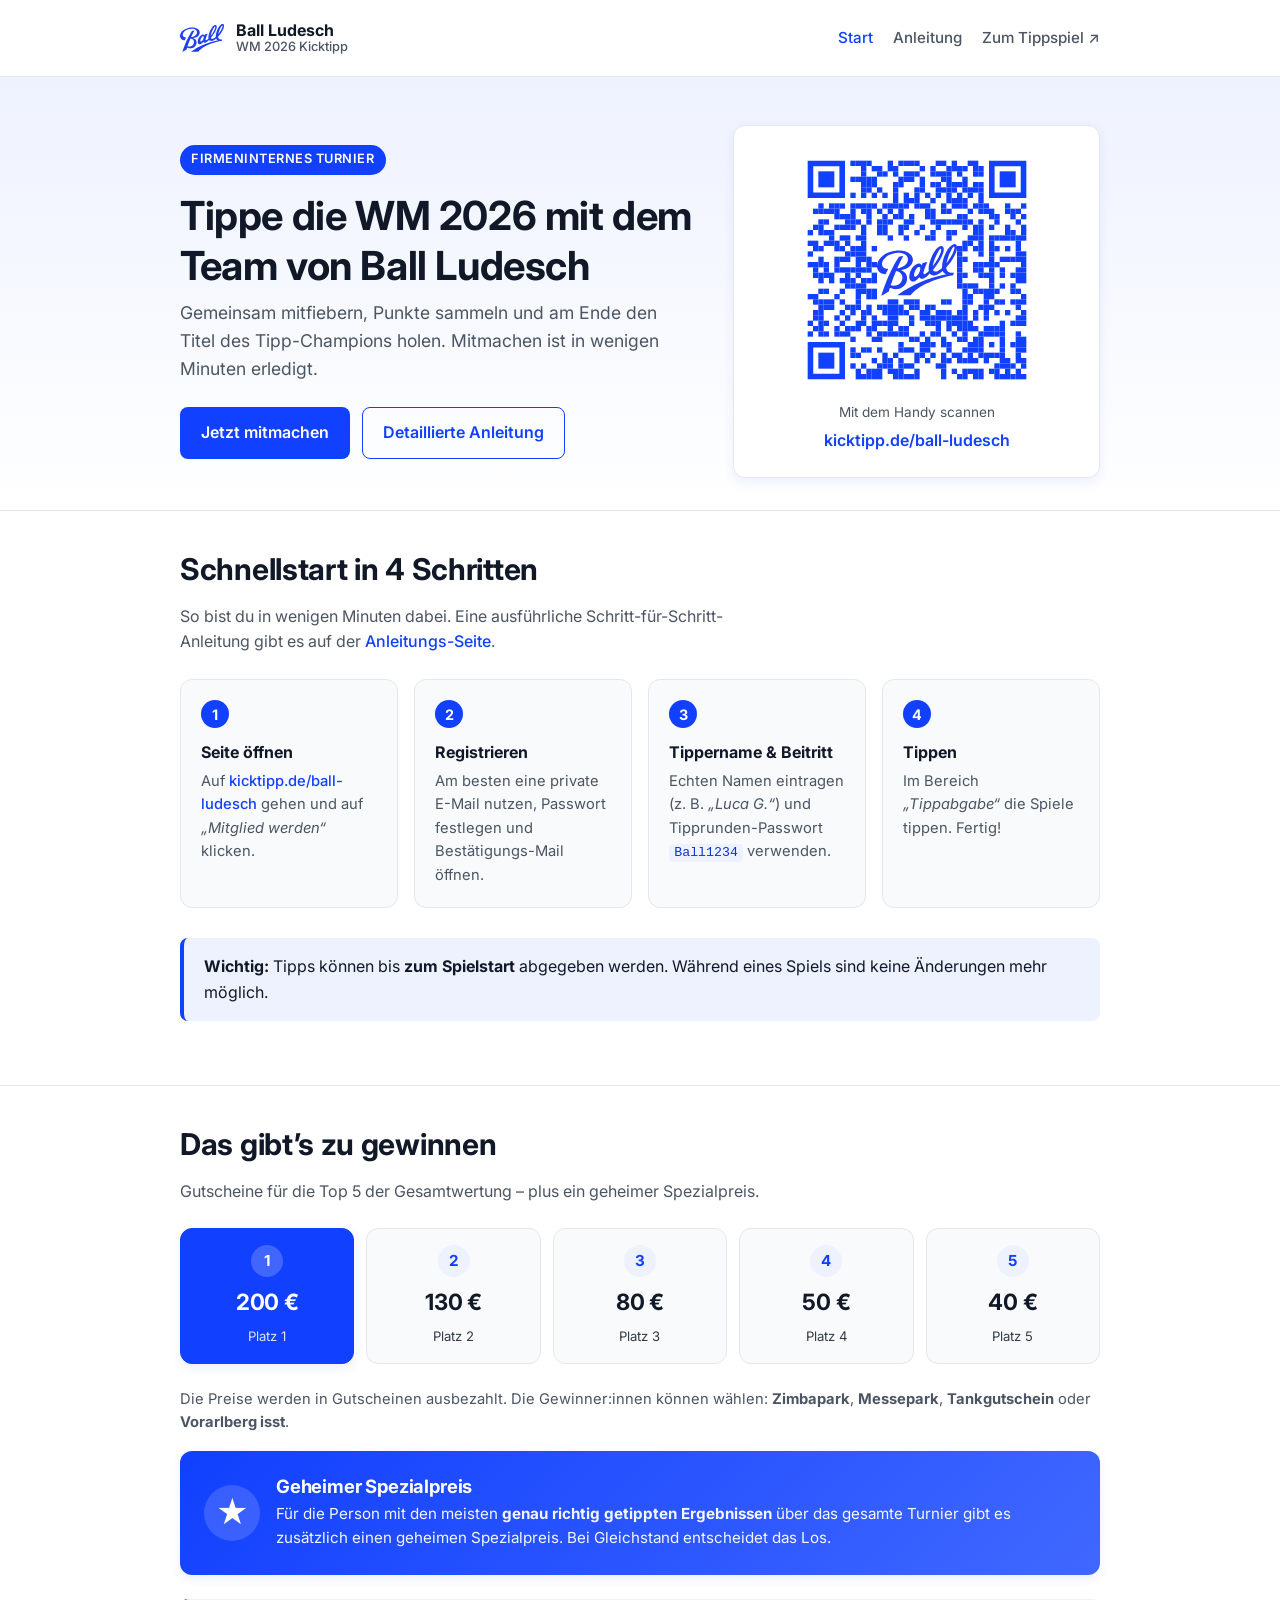
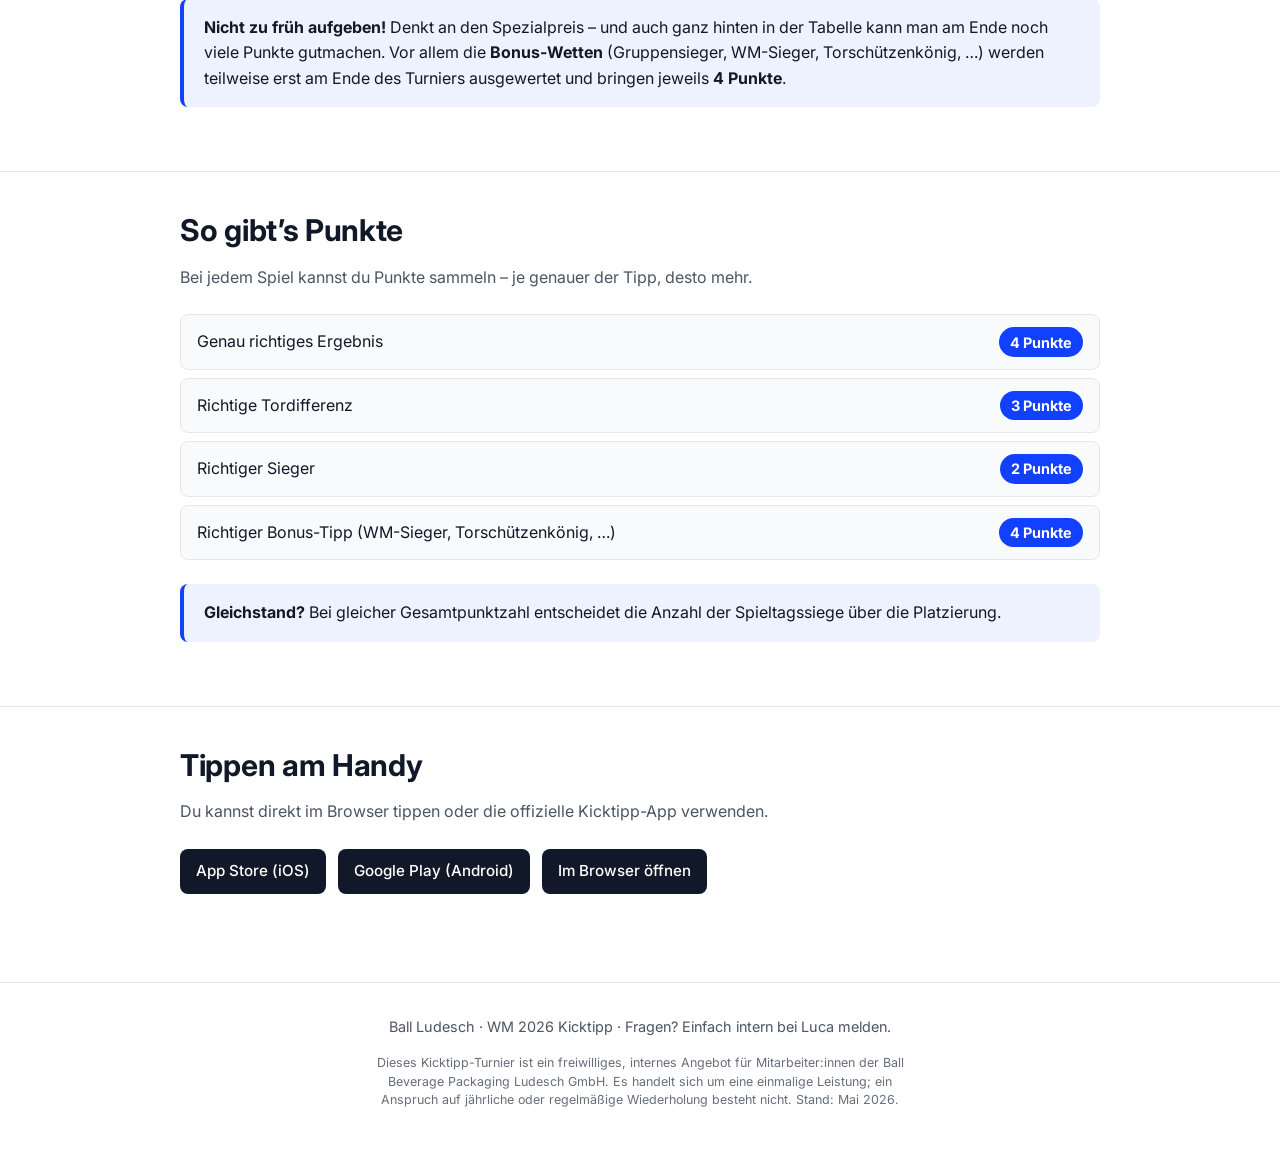
==== index.html @ 418fa7fd "Politur: private E-Mail-Hinweis, Disclaimer, Doppelungen weg, Assets reduziert - Schnellstart Schrit" ====
<!DOCTYPE html>
<html lang="de">
<head>
  <meta charset="UTF-8" />
  <meta name="viewport" content="width=device-width, initial-scale=1.0" />
  <meta name="description" content="Ball Ludesch Kicktipp-Turnier zur Fußball-WM 2026 – Mitmachen, Tippen, Gewinnen." />
  <meta name="theme-color" content="#1140fe" />
  <title>WM 2026 Kicktipp · Ball Ludesch</title>

  <meta property="og:type" content="website" />
  <meta property="og:site_name" content="Ball Ludesch WM 2026 Kicktipp" />
  <meta property="og:title" content="WM 2026 Kicktipp · Ball Ludesch" />
  <meta property="og:description" content="Tippe die WM 2026 mit dem Team von Ball Ludesch – Anleitung, Preise und alle Infos zur Tipprunde." />
  <meta property="og:url" content="https://luuc4.github.io/ball-ludesch-kicktipp/" />
  <meta property="og:image" content="https://luuc4.github.io/ball-ludesch-kicktipp/assets/og-image.png" />
  <meta property="og:image:width" content="1200" />
  <meta property="og:image:height" content="630" />
  <meta property="og:image:alt" content="Ball Ludesch WM 2026 Kicktipp – jetzt mitmachen auf kicktipp.de/ball-ludesch" />
  <meta property="og:locale" content="de_DE" />
  <meta name="twitter:card" content="summary_large_image" />
  <meta name="twitter:title" content="WM 2026 Kicktipp · Ball Ludesch" />
  <meta name="twitter:description" content="Tippe die WM 2026 mit dem Team von Ball Ludesch." />
  <meta name="twitter:image" content="https://luuc4.github.io/ball-ludesch-kicktipp/assets/og-image.png" />
  <link rel="icon" href="assets/favicon.ico" sizes="any" />
  <link rel="apple-touch-icon" href="assets/apple-touch-icon.png" />
  <link rel="preconnect" href="https://fonts.googleapis.com" />
  <link rel="preconnect" href="https://fonts.gstatic.com" crossorigin />
  <link href="https://fonts.googleapis.com/css2?family=Inter:wght@400;500;600;700&display=swap" rel="stylesheet" />
  <link rel="stylesheet" href="styles.css" />
</head>
<body>
  <header class="site-header">
    <div class="container header-inner">
      <a href="index.html" class="brand">
        <img src="assets/logo.svg" alt="Ball Ludesch Kicktipp Logo" class="brand-logo" />
        <span class="brand-text">
          <span class="brand-title">Ball Ludesch</span>
          <span class="brand-sub">WM 2026 Kicktipp</span>
        </span>
      </a>
      <nav class="nav" aria-label="Hauptnavigation">
        <a href="index.html" class="active">Start</a>
        <a href="anleitung.html">Anleitung</a>
        <a href="https://www.kicktipp.de/ball-ludesch/" target="_blank" rel="noopener">Zum Tippspiel ↗</a>
      </nav>
    </div>
  </header>

  <main>
    <section class="hero">
      <div class="container hero-inner">
        <div>
          <span class="hero-eyebrow">Firmeninternes Turnier</span>
          <h1>Tippe die WM 2026 mit dem Team von Ball Ludesch</h1>
          <p class="hero-lead">
            Gemeinsam mitfiebern, Punkte sammeln und am Ende den Titel des Tipp-Champions holen.
            Mitmachen ist in wenigen Minuten erledigt.
          </p>
          <div class="cta-row">
            <a class="btn btn-primary" href="https://www.kicktipp.de/ball-ludesch/" target="_blank" rel="noopener">
              Jetzt mitmachen
            </a>
            <a class="btn btn-secondary" href="anleitung.html">
              Detaillierte Anleitung
            </a>
          </div>
        </div>
        <aside class="qr-card" aria-label="QR-Code zum Tippspiel">
          <img src="assets/qr-code.svg" alt="QR-Code zum Ball Ludesch Kicktipp" />
          <p class="qr-label">Mit dem Handy scannen</p>
          <a class="qr-link" href="https://www.kicktipp.de/ball-ludesch/" target="_blank" rel="noopener">
            kicktipp.de/ball-ludesch
          </a>
        </aside>
      </div>
    </section>

    <section id="schnellstart">
      <div class="container">
        <div class="section-head">
          <h2>Schnellstart in 4 Schritten</h2>
          <p>So bist du in wenigen Minuten dabei. Eine ausführliche Schritt-für-Schritt-Anleitung gibt es auf der <a href="anleitung.html">Anleitungs-Seite</a>.</p>
        </div>
        <ol class="steps">
          <li>
            <strong>Seite öffnen</strong>
            <p>Auf <a href="https://www.kicktipp.de/ball-ludesch/" target="_blank" rel="noopener">kicktipp.de/ball-ludesch</a> gehen und auf <em>„Mitglied werden“</em> klicken.</p>
          </li>
          <li>
            <strong>Registrieren</strong>
            <p>Am besten eine private E-Mail nutzen, Passwort festlegen und Bestätigungs-Mail öffnen.</p>
          </li>
          <li>
            <strong>Tippername &amp; Beitritt</strong>
            <p>Echten Namen eintragen (z.&nbsp;B. <em>„Luca G.“</em>) und Tipprunden-Passwort <code>Ball1234</code> verwenden.</p>
          </li>
          <li>
            <strong>Tippen</strong>
            <p>Im Bereich <em>„Tippabgabe“</em> die Spiele tippen. Fertig!</p>
          </li>
        </ol>
        <div class="callout">
          <p><strong>Wichtig:</strong> Tipps können bis <strong>zum Spielstart</strong> abgegeben werden. Während eines Spiels sind keine Änderungen mehr möglich.</p>
        </div>
      </div>
    </section>

    <section id="preise">
      <div class="container">
        <div class="section-head">
          <h2>Das gibt’s zu gewinnen</h2>
          <p>Gutscheine für die Top 5 der Gesamtwertung – plus ein geheimer Spezialpreis.</p>
        </div>
        <ol class="prizes" aria-label="Preise nach Platzierung">
          <li>
            <span class="rank">1</span>
            <span class="amount">200&nbsp;€</span>
            <span class="label">Platz 1</span>
          </li>
          <li>
            <span class="rank">2</span>
            <span class="amount">130&nbsp;€</span>
            <span class="label">Platz 2</span>
          </li>
          <li>
            <span class="rank">3</span>
            <span class="amount">80&nbsp;€</span>
            <span class="label">Platz 3</span>
          </li>
          <li>
            <span class="rank">4</span>
            <span class="amount">50&nbsp;€</span>
            <span class="label">Platz 4</span>
          </li>
          <li>
            <span class="rank">5</span>
            <span class="amount">40&nbsp;€</span>
            <span class="label">Platz 5</span>
          </li>
        </ol>
        <p class="voucher-note">
          Die Preise werden in Gutscheinen ausbezahlt. Die Gewinner:innen können wählen:
          <strong>Zimbapark</strong>, <strong>Messepark</strong>, <strong>Tankgutschein</strong> oder <strong>Vorarlberg isst</strong>.
        </p>
        <div class="prize-special" role="note">
          <div class="icon" aria-hidden="true">★</div>
          <div>
            <h3>Geheimer Spezialpreis</h3>
            <p>Für die Person mit den meisten <strong>genau richtig getippten Ergebnissen</strong> über das gesamte Turnier gibt es zusätzlich einen geheimen Spezialpreis. Bei Gleichstand entscheidet das Los.</p>
          </div>
        </div>
        <div class="callout" style="margin-top:1.5rem">
          <p><strong>Nicht zu früh aufgeben!</strong> Denkt an den Spezialpreis – und auch ganz hinten in der Tabelle kann man am Ende noch viele Punkte gutmachen. Vor allem die <strong>Bonus-Wetten</strong> (Gruppensieger, WM-Sieger, Torschützenkönig, …) werden teilweise erst am Ende des Turniers ausgewertet und bringen jeweils <strong>4 Punkte</strong>.</p>
        </div>
      </div>
    </section>

    <section id="punkte">
      <div class="container">
        <div class="section-head">
          <h2>So gibt’s Punkte</h2>
          <p>Bei jedem Spiel kannst du Punkte sammeln – je genauer der Tipp, desto mehr.</p>
        </div>
        <ul class="points">
          <li><span>Genau richtiges Ergebnis</span><span class="pts">4 Punkte</span></li>
          <li><span>Richtige Tordifferenz</span><span class="pts">3 Punkte</span></li>
          <li><span>Richtiger Sieger</span><span class="pts">2 Punkte</span></li>
          <li><span>Richtiger Bonus-Tipp (WM-Sieger, Torschützenkönig, …)</span><span class="pts">4 Punkte</span></li>
        </ul>
        <div class="callout">
          <p><strong>Gleichstand?</strong> Bei gleicher Gesamtpunktzahl entscheidet die Anzahl der Spieltagssiege über die Platzierung.</p>
        </div>
      </div>
    </section>

    <section id="links">
      <div class="container">
        <div class="section-head">
          <h2>Tippen am Handy</h2>
          <p>Du kannst direkt im Browser tippen oder die offizielle Kicktipp-App verwenden.</p>
        </div>
        <div class="app-links">
          <a href="https://apps.apple.com/de/app/kicktipp/id570703120" target="_blank" rel="noopener">App Store (iOS)</a>
          <a href="https://play.google.com/store/apps/details?id=de.kicktipp.mbookmark&hl=de_AT" target="_blank" rel="noopener">Google Play (Android)</a>
          <a href="https://www.kicktipp.de/ball-ludesch/" target="_blank" rel="noopener">Im Browser öffnen</a>
        </div>
      </div>
    </section>
  </main>

  <footer class="site-footer">
    <div class="container">
      <p>Ball Ludesch · WM 2026 Kicktipp · Fragen? Einfach intern bei Luca melden.</p>
      <p class="disclaimer">
        Dieses Kicktipp-Turnier ist ein freiwilliges, internes Angebot für Mitarbeiter:innen der
        Ball Beverage Packaging Ludesch GmbH. Es handelt sich um eine einmalige Leistung;
        ein Anspruch auf jährliche oder regelmäßige Wiederholung besteht nicht. Stand: Mai 2026.
      </p>
    </div>
  </footer>
</body>
</html>
---- styles.css ----
:root {
  --color-primary: #1140fe;
  --color-primary-dark: #0d33cc;
  --color-primary-soft: #eef2ff;
  --color-text: #111827;
  --color-text-muted: #4b5563;
  --color-border: #e5e7eb;
  --color-bg: #ffffff;
  --color-bg-alt: #f8fafc;
  --radius: 12px;
  --radius-sm: 8px;
  --shadow-sm: 0 1px 2px rgba(17, 24, 39, 0.04);
  --shadow-md: 0 4px 12px rgba(17, 64, 254, 0.08);
  --max-width: 960px;
  --font-stack: "Inter", -apple-system, BlinkMacSystemFont, "Segoe UI", Roboto, sans-serif;
}

* {
  box-sizing: border-box;
}

html {
  -webkit-text-size-adjust: 100%;
  scroll-behavior: smooth;
  scroll-padding-top: 80px;
}

body {
  margin: 0;
  font-family: var(--font-stack);
  font-size: 16px;
  line-height: 1.6;
  color: var(--color-text);
  background: var(--color-bg);
  -webkit-font-smoothing: antialiased;
  -moz-osx-font-smoothing: grayscale;
}

h1, h2, h3, h4 {
  line-height: 1.25;
  margin: 0 0 0.5em;
  font-weight: 700;
  letter-spacing: -0.01em;
}

h1 { font-size: clamp(1.75rem, 4vw, 2.5rem); }
h2 { font-size: clamp(1.4rem, 3vw, 1.875rem); margin-top: 0; }
h3 { font-size: 1.15rem; }

p { margin: 0 0 1em; }

a {
  color: var(--color-primary);
  text-decoration: none;
  font-weight: 500;
}

a:hover { text-decoration: underline; }

ul, ol {
  margin: 0 0 1em;
  padding-left: 1.25rem;
}

li { margin-bottom: 0.35em; }

code, kbd {
  font-family: ui-monospace, SFMono-Regular, Menlo, Consolas, monospace;
  background: var(--color-primary-soft);
  color: var(--color-primary-dark);
  padding: 0.1em 0.4em;
  border-radius: 4px;
  font-size: 0.9em;
  font-weight: 500;
}

/* Layout */
.container {
  width: 100%;
  max-width: var(--max-width);
  margin: 0 auto;
  padding: 0 1.25rem;
}

/* Header */
.site-header {
  background: var(--color-bg);
  border-bottom: 1px solid var(--color-border);
  padding: 1rem 0;
  position: sticky;
  top: 0;
  z-index: 10;
  -webkit-backdrop-filter: blur(8px);
  backdrop-filter: blur(8px);
  background-color: rgba(255, 255, 255, 0.92);
}

.header-inner {
  display: flex;
  align-items: center;
  justify-content: space-between;
  gap: 1rem;
  flex-wrap: wrap;
}

.brand {
  display: flex;
  align-items: center;
  gap: 0.75rem;
  color: var(--color-text);
}

.brand:hover { text-decoration: none; }

.brand-logo {
  width: 44px;
  height: 44px;
  object-fit: contain;
  display: block;
}

.brand-text {
  display: flex;
  flex-direction: column;
  line-height: 1.1;
}

.brand-title {
  font-weight: 700;
  font-size: 1rem;
  color: var(--color-text);
}

.brand-sub {
  font-size: 0.8rem;
  color: var(--color-text-muted);
}

.nav {
  display: flex;
  gap: 1.25rem;
  align-items: center;
  flex-wrap: wrap;
}

.nav a {
  color: var(--color-text-muted);
  font-weight: 500;
  font-size: 0.95rem;
}

.nav a.active {
  color: var(--color-primary);
}

/* Hero */
.hero {
  padding: 3rem 0 2rem;
  background: linear-gradient(180deg, var(--color-primary-soft) 0%, var(--color-bg) 100%);
}

.hero-inner {
  display: grid;
  grid-template-columns: 1.4fr 1fr;
  gap: 2.5rem;
  align-items: center;
}

.hero-eyebrow {
  display: inline-block;
  background: var(--color-primary);
  color: #fff;
  font-size: 0.8rem;
  font-weight: 600;
  letter-spacing: 0.04em;
  text-transform: uppercase;
  padding: 0.3rem 0.7rem;
  border-radius: 999px;
  margin-bottom: 1rem;
}

.hero h1 {
  margin-bottom: 0.5rem;
}

.hero-lead {
  font-size: 1.1rem;
  color: var(--color-text-muted);
  margin-bottom: 1.5rem;
  max-width: 60ch;
}

.cta-row {
  display: flex;
  flex-wrap: wrap;
  gap: 0.75rem;
}

.btn {
  display: inline-flex;
  align-items: center;
  justify-content: center;
  gap: 0.5rem;
  padding: 0.75rem 1.25rem;
  border-radius: var(--radius-sm);
  font-weight: 600;
  font-size: 1rem;
  text-decoration: none;
  border: 1px solid transparent;
  transition: background-color 0.15s, border-color 0.15s, color 0.15s;
  cursor: pointer;
}

.btn-primary {
  background: var(--color-primary);
  color: #fff;
}

.btn-primary:hover {
  background: var(--color-primary-dark);
  text-decoration: none;
  color: #fff;
}

.btn-secondary {
  background: transparent;
  color: var(--color-primary);
  border-color: var(--color-primary);
}

.btn-secondary:hover {
  background: var(--color-primary-soft);
  text-decoration: none;
}

/* QR card */
.qr-card {
  background: #fff;
  border: 1px solid var(--color-border);
  border-radius: var(--radius);
  padding: 1.5rem;
  text-align: center;
  box-shadow: var(--shadow-md);
}

.qr-card img {
  width: 100%;
  max-width: 240px;
  height: auto;
  display: block;
  margin: 0 auto 0.75rem;
  border-radius: var(--radius-sm);
}

.qr-card .qr-label {
  font-size: 0.85rem;
  color: var(--color-text-muted);
  margin: 0;
}

.qr-card .qr-link {
  display: block;
  font-weight: 600;
  word-break: break-all;
  margin-top: 0.25rem;
}

/* Sections */
section {
  padding: 2.5rem 0;
}

section + section {
  border-top: 1px solid var(--color-border);
}

.section-head {
  margin-bottom: 1.5rem;
}

.section-head p {
  color: var(--color-text-muted);
  max-width: 60ch;
  margin: 0;
}

/* Steps grid */
.steps {
  display: grid;
  grid-template-columns: repeat(auto-fit, minmax(195px, 1fr));
  gap: 1rem;
  list-style: none;
  padding: 0;
  counter-reset: step;
}

.steps li {
  background: var(--color-bg-alt);
  border: 1px solid var(--color-border);
  border-radius: var(--radius);
  padding: 1.25rem;
  position: relative;
  counter-increment: step;
}

.steps li::before {
  content: counter(step);
  display: inline-flex;
  align-items: center;
  justify-content: center;
  width: 28px;
  height: 28px;
  background: var(--color-primary);
  color: #fff;
  border-radius: 50%;
  font-weight: 700;
  font-size: 0.9rem;
  margin-bottom: 0.75rem;
}

.steps li strong {
  display: block;
  margin-bottom: 0.25rem;
  font-size: 1rem;
}

.steps li p {
  margin: 0;
  font-size: 0.92rem;
  color: var(--color-text-muted);
}

/* Card / info-box */
.card {
  background: var(--color-bg-alt);
  border: 1px solid var(--color-border);
  border-radius: var(--radius);
  padding: 1.5rem;
}

.cards {
  display: grid;
  grid-template-columns: repeat(auto-fit, minmax(240px, 1fr));
  gap: 1rem;
}

.card h3 {
  margin-top: 0;
  color: var(--color-primary);
}

.card p:last-child { margin-bottom: 0; }

.callout {
  background: var(--color-primary-soft);
  border-left: 4px solid var(--color-primary);
  border-radius: var(--radius-sm);
  padding: 1rem 1.25rem;
  margin: 1.5rem 0;
}

.callout p:last-child { margin-bottom: 0; }

/* Points table */
.points {
  list-style: none;
  padding: 0;
  margin: 0;
  display: grid;
  gap: 0.5rem;
}

.points li {
  display: flex;
  align-items: center;
  justify-content: space-between;
  gap: 1rem;
  background: var(--color-bg-alt);
  border: 1px solid var(--color-border);
  border-radius: var(--radius-sm);
  padding: 0.75rem 1rem;
  margin: 0;
}

.points .pts {
  background: var(--color-primary);
  color: #fff;
  font-weight: 700;
  border-radius: 999px;
  padding: 0.2rem 0.7rem;
  font-size: 0.9rem;
  flex-shrink: 0;
}

/* Prizes */
.prizes {
  display: grid;
  grid-template-columns: repeat(5, 1fr);
  gap: 0.75rem;
  list-style: none;
  padding: 0;
  margin: 0 0 1.5rem;
}

.prizes li {
  background: var(--color-bg-alt);
  border: 1px solid var(--color-border);
  border-radius: var(--radius);
  padding: 1rem 0.75rem;
  text-align: center;
  margin: 0;
  display: flex;
  flex-direction: column;
  align-items: center;
  gap: 0.4rem;
}

.prizes .rank {
  display: inline-flex;
  align-items: center;
  justify-content: center;
  width: 32px;
  height: 32px;
  border-radius: 50%;
  background: var(--color-primary-soft);
  color: var(--color-primary);
  font-weight: 700;
  font-size: 0.95rem;
}

.prizes li:first-child {
  background: var(--color-primary);
  border-color: var(--color-primary);
  color: #fff;
  box-shadow: var(--shadow-md);
}

.prizes li:first-child .rank {
  background: rgba(255, 255, 255, 0.2);
  color: #fff;
}

.prizes .amount {
  font-size: 1.4rem;
  font-weight: 700;
  letter-spacing: -0.01em;
}

.prizes .label {
  font-size: 0.82rem;
  opacity: 0.85;
}

.prize-special {
  margin-top: 1rem;
  background: linear-gradient(135deg, #1140fe 0%, #4068ff 100%);
  color: #fff;
  border-radius: var(--radius);
  padding: 1.5rem;
  display: flex;
  align-items: center;
  gap: 1rem;
  box-shadow: var(--shadow-md);
}

.prize-special .icon {
  font-size: 2rem;
  line-height: 1;
  width: 56px;
  height: 56px;
  border-radius: 50%;
  background: rgba(255, 255, 255, 0.15);
  display: flex;
  align-items: center;
  justify-content: center;
  flex-shrink: 0;
  font-weight: 700;
}

.prize-special h3 {
  color: #fff;
  margin: 0 0 0.25rem;
}

.prize-special p {
  margin: 0;
  opacity: 0.95;
  font-size: 0.95rem;
}

.voucher-note {
  font-size: 0.92rem;
  color: var(--color-text-muted);
  margin-top: 0.5rem;
}

/* App links */
.app-links {
  display: flex;
  flex-wrap: wrap;
  gap: 0.75rem;
}

.app-links a {
  display: inline-flex;
  align-items: center;
  gap: 0.5rem;
  background: var(--color-text);
  color: #fff;
  padding: 0.65rem 1rem;
  border-radius: var(--radius-sm);
  font-weight: 500;
  font-size: 0.95rem;
}

.app-links a:hover {
  background: #000;
  text-decoration: none;
}

/* TOC */
.toc {
  background: var(--color-bg-alt);
  border: 1px solid var(--color-border);
  border-radius: var(--radius);
  padding: 1.25rem 1.5rem;
  margin-bottom: 2rem;
}

.toc h3 {
  margin-top: 0;
  margin-bottom: 0.5rem;
  font-size: 0.85rem;
  font-weight: 600;
  letter-spacing: 0.05em;
  text-transform: uppercase;
  color: var(--color-text-muted);
}

.toc ol {
  margin: 0;
  padding-left: 1.25rem;
}

.toc li { margin-bottom: 0.25rem; }

/* Footer */
.site-footer {
  border-top: 1px solid var(--color-border);
  padding: 2rem 0;
  margin-top: 3rem;
  text-align: center;
  color: var(--color-text-muted);
  font-size: 0.9rem;
}

.site-footer a {
  color: var(--color-text-muted);
}

.site-footer .disclaimer {
  margin-top: 1rem;
  font-size: 0.78rem;
  line-height: 1.5;
  color: var(--color-text-muted);
  opacity: 0.85;
  max-width: 70ch;
  margin-left: auto;
  margin-right: auto;
}

/* Utility for article spacing on the long anleitung page */
.section-block + .section-block { margin-top: 3rem; }

/* Responsive */
@media (max-width: 860px) {
  .prizes {
    grid-template-columns: repeat(2, 1fr);
  }
  .prizes li:first-child {
    grid-column: 1 / -1;
  }
}

@media (max-width: 720px) {
  .hero {
    padding: 2rem 0 1.5rem;
  }
  .hero-inner {
    grid-template-columns: 1fr;
    gap: 1.5rem;
  }
  .qr-card { display: none; }
  section { padding: 2rem 0; }
  .nav { gap: 0.9rem; }
  .nav a { font-size: 0.9rem; }
  .prize-special { flex-direction: column; text-align: center; }
}

@media (max-width: 420px) {
  .brand-sub { display: none; }
}
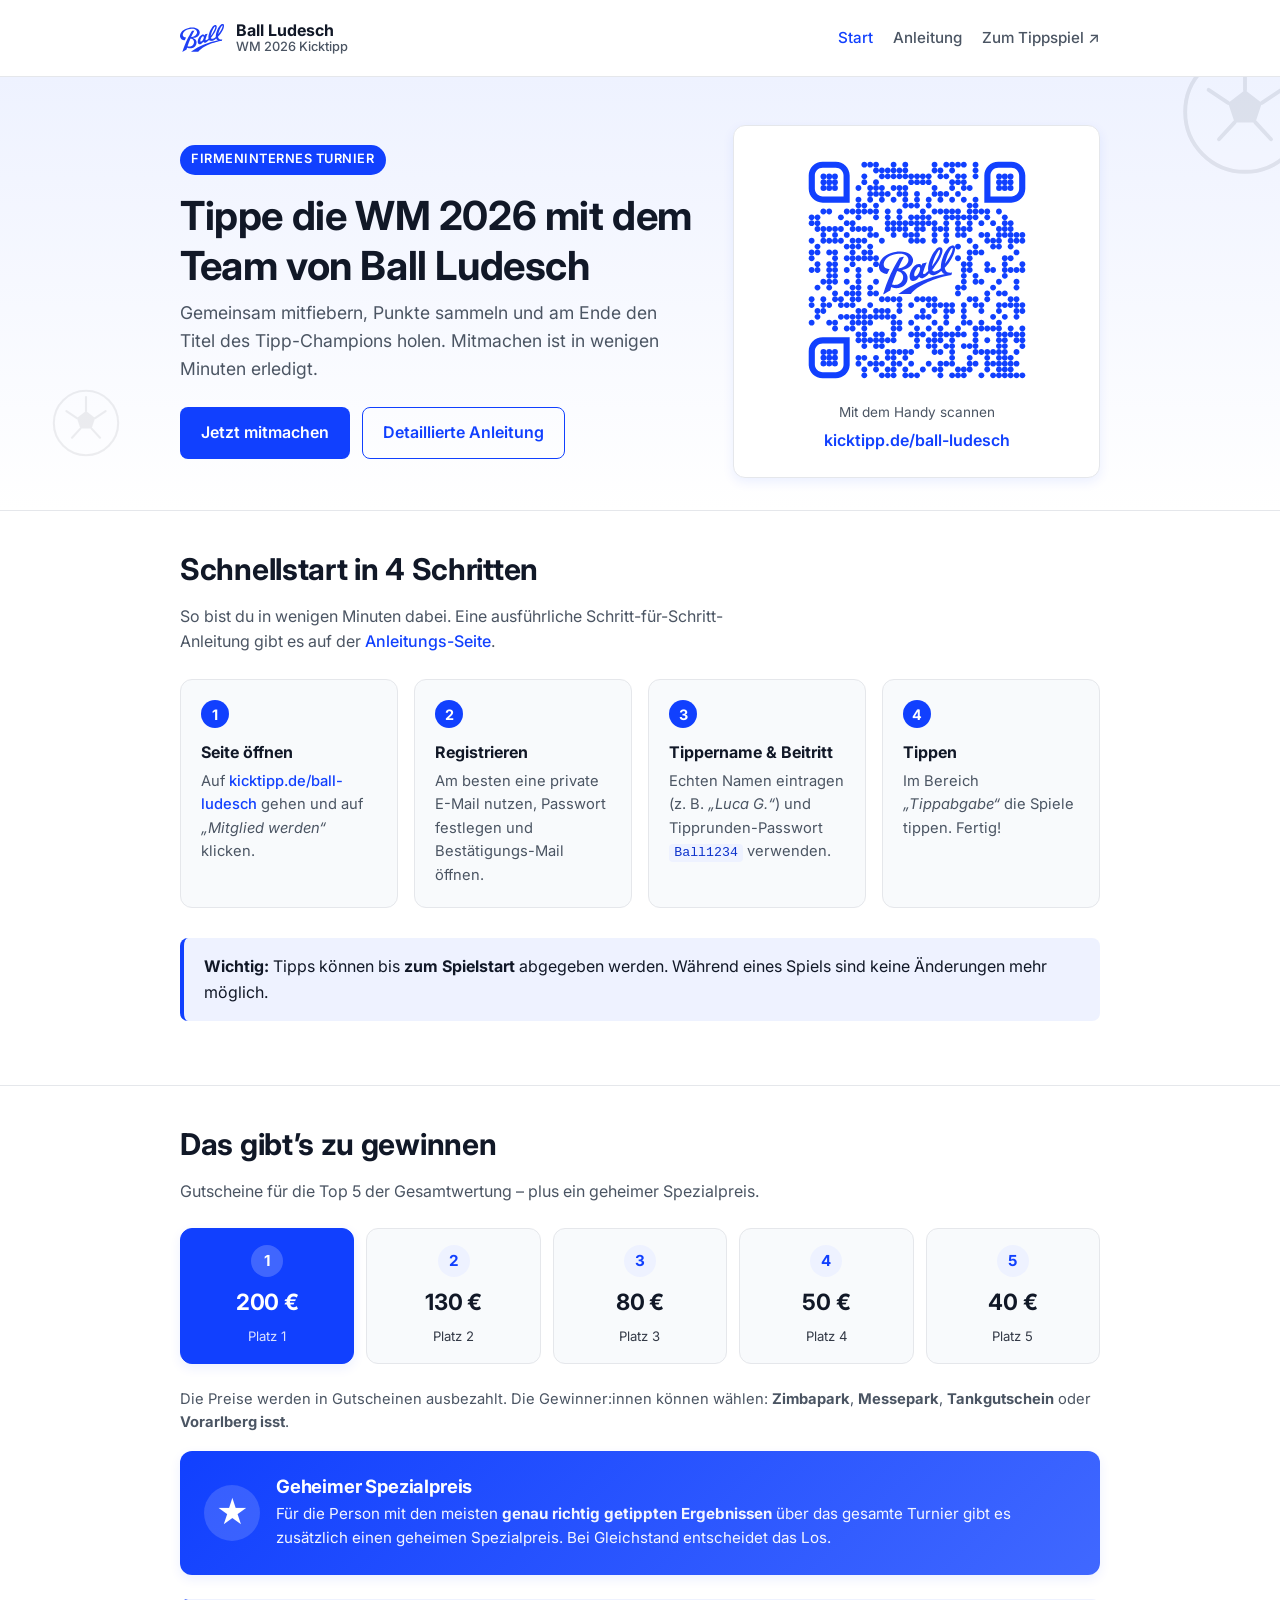
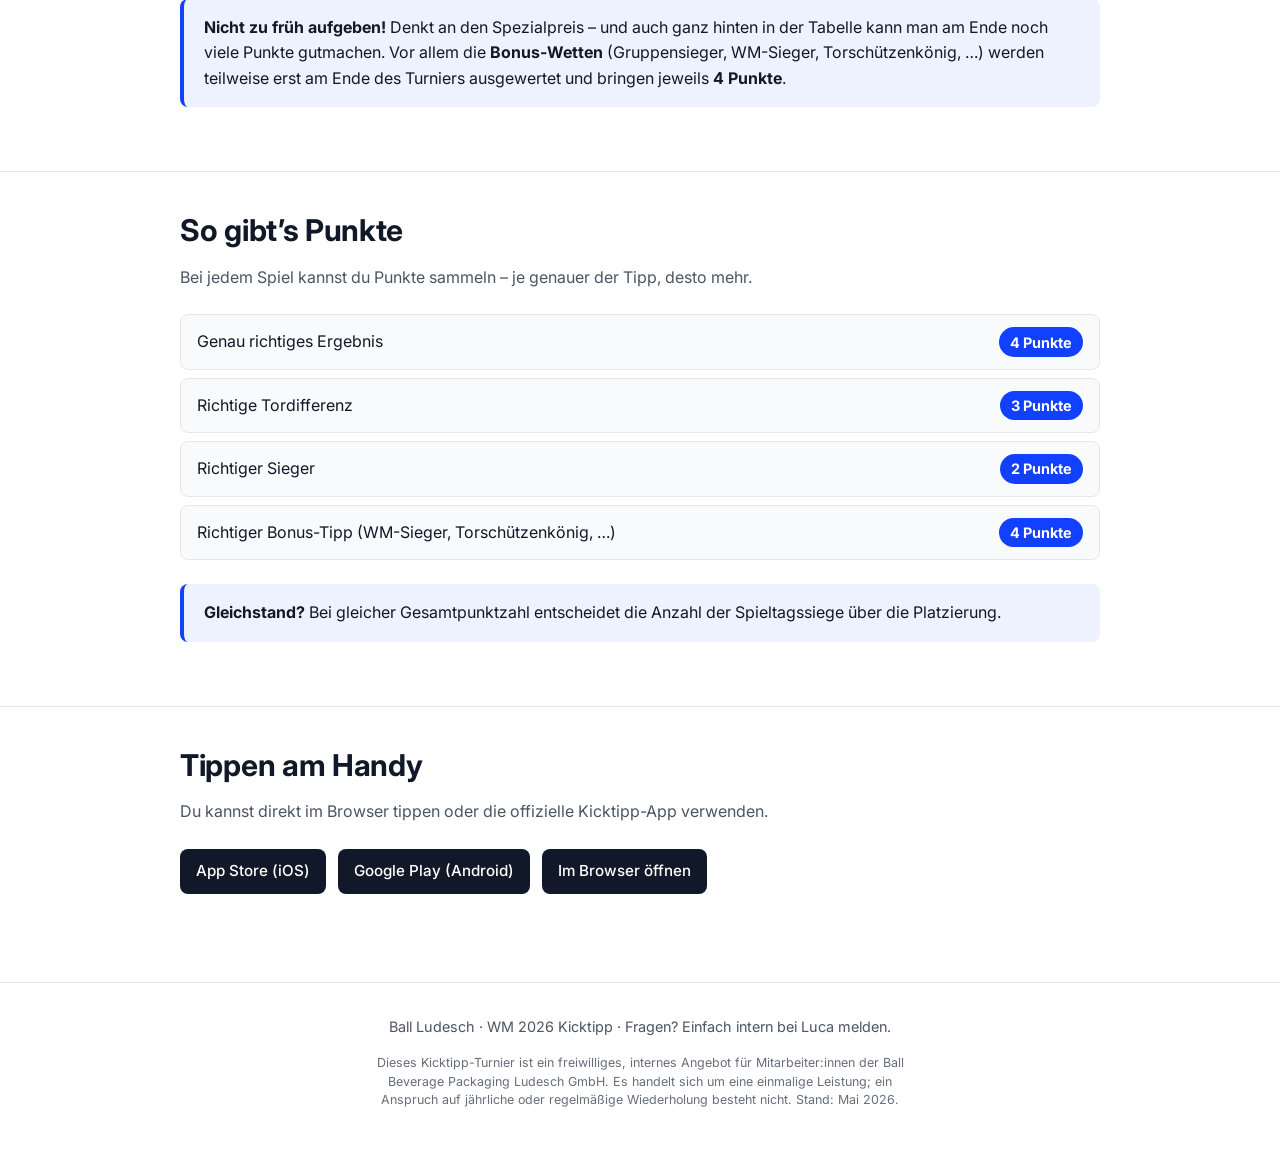
==== commit a10da2e2: "Dezente Fußball-Deko im Hero hinzufügen - SVG-Ball als Asset, leichte Float-Animation, niedrige Opaz" ====
--- a/index.html
+++ b/index.html
@@ -23,6 +23,7 @@
   <meta name="twitter:image" content="https://luuc4.github.io/ball-ludesch-kicktipp/assets/og-image.png" />
   <link rel="icon" href="assets/favicon.ico" sizes="any" />
   <link rel="apple-touch-icon" href="assets/apple-touch-icon.png" />
+  <link rel="manifest" href="site.webmanifest" />
   <link rel="preconnect" href="https://fonts.googleapis.com" />
   <link rel="preconnect" href="https://fonts.gstatic.com" crossorigin />
   <link href="https://fonts.googleapis.com/css2?family=Inter:wght@400;500;600;700&display=swap" rel="stylesheet" />
@@ -48,6 +49,11 @@
 
   <main>
     <section class="hero">
+      <div class="ball-decor" aria-hidden="true">
+        <span class="ball ball--1"></span>
+        <span class="ball ball--2"></span>
+        <span class="ball ball--3"></span>
+      </div>
       <div class="container hero-inner">
         <div>
           <span class="hero-eyebrow">Firmeninternes Turnier</span>
--- a/styles.css
+++ b/styles.css
@@ -157,6 +157,74 @@
 .hero {
   padding: 3rem 0 2rem;
   background: linear-gradient(180deg, var(--color-primary-soft) 0%, var(--color-bg) 100%);
+  position: relative;
+  overflow: hidden;
+}
+
+.hero .container {
+  position: relative;
+  z-index: 1;
+}
+
+/* Decorative footballs — purely cosmetic, hidden from AT */
+.ball-decor {
+  position: absolute;
+  inset: 0;
+  pointer-events: none;
+  overflow: hidden;
+  z-index: 0;
+}
+
+.ball-decor .ball {
+  position: absolute;
+  background: url("assets/ball.svg") center/contain no-repeat;
+  opacity: 0.09;
+  will-change: transform;
+  animation: ball-float 14s ease-in-out infinite;
+}
+
+.ball-decor .ball--1 {
+  width: 130px;
+  height: 130px;
+  top: -30px;
+  right: -30px;
+  animation-duration: 16s;
+  animation-delay: -3s;
+}
+
+.ball-decor .ball--2 {
+  width: 70px;
+  height: 70px;
+  bottom: 12%;
+  left: 4%;
+  opacity: 0.07;
+  animation-duration: 12s;
+  animation-delay: -6s;
+}
+
+.ball-decor .ball--3 {
+  width: 50px;
+  height: 50px;
+  top: 40%;
+  right: 38%;
+  opacity: 0.06;
+  animation-duration: 18s;
+  animation-delay: -9s;
+}
+
+@keyframes ball-float {
+  0%, 100% { transform: translate3d(0, 0, 0) rotate(0deg); }
+  50%      { transform: translate3d(0, -10px, 0) rotate(8deg); }
+}
+
+@media (prefers-reduced-motion: reduce) {
+  .ball-decor .ball { animation: none; }
+}
+
+@media (max-width: 720px) {
+  .ball-decor .ball--1 { width: 100px; height: 100px; top: -20px; right: -25px; }
+  .ball-decor .ball--2 { width: 55px; height: 55px; bottom: 6%; left: 3%; }
+  .ball-decor .ball--3 { display: none; }
 }
 
 .hero-inner {
@@ -517,6 +585,24 @@
   background: #000;
   text-decoration: none;
 }
+
+/* Intro box (anleitung) */
+.intro-box {
+  background: var(--color-primary-soft);
+  border: 1px solid rgba(17, 64, 254, 0.15);
+  border-radius: var(--radius);
+  padding: 1.5rem 1.75rem;
+  margin-bottom: 2rem;
+}
+
+.intro-box h2 {
+  margin-top: 0;
+  margin-bottom: 0.75rem;
+  color: var(--color-primary-dark);
+  font-size: 1.25rem;
+}
+
+.intro-box p:last-child { margin-bottom: 0; }
 
 /* TOC */
 .toc {
@@ -597,6 +683,11 @@
   .prize-special { flex-direction: column; text-align: center; }
 }
 
+@media (max-width: 560px) {
+  html { scroll-padding-top: 120px; }
+  .cta-row .btn { flex: 1 1 100%; }
+}
+
 @media (max-width: 420px) {
   .brand-sub { display: none; }
 }
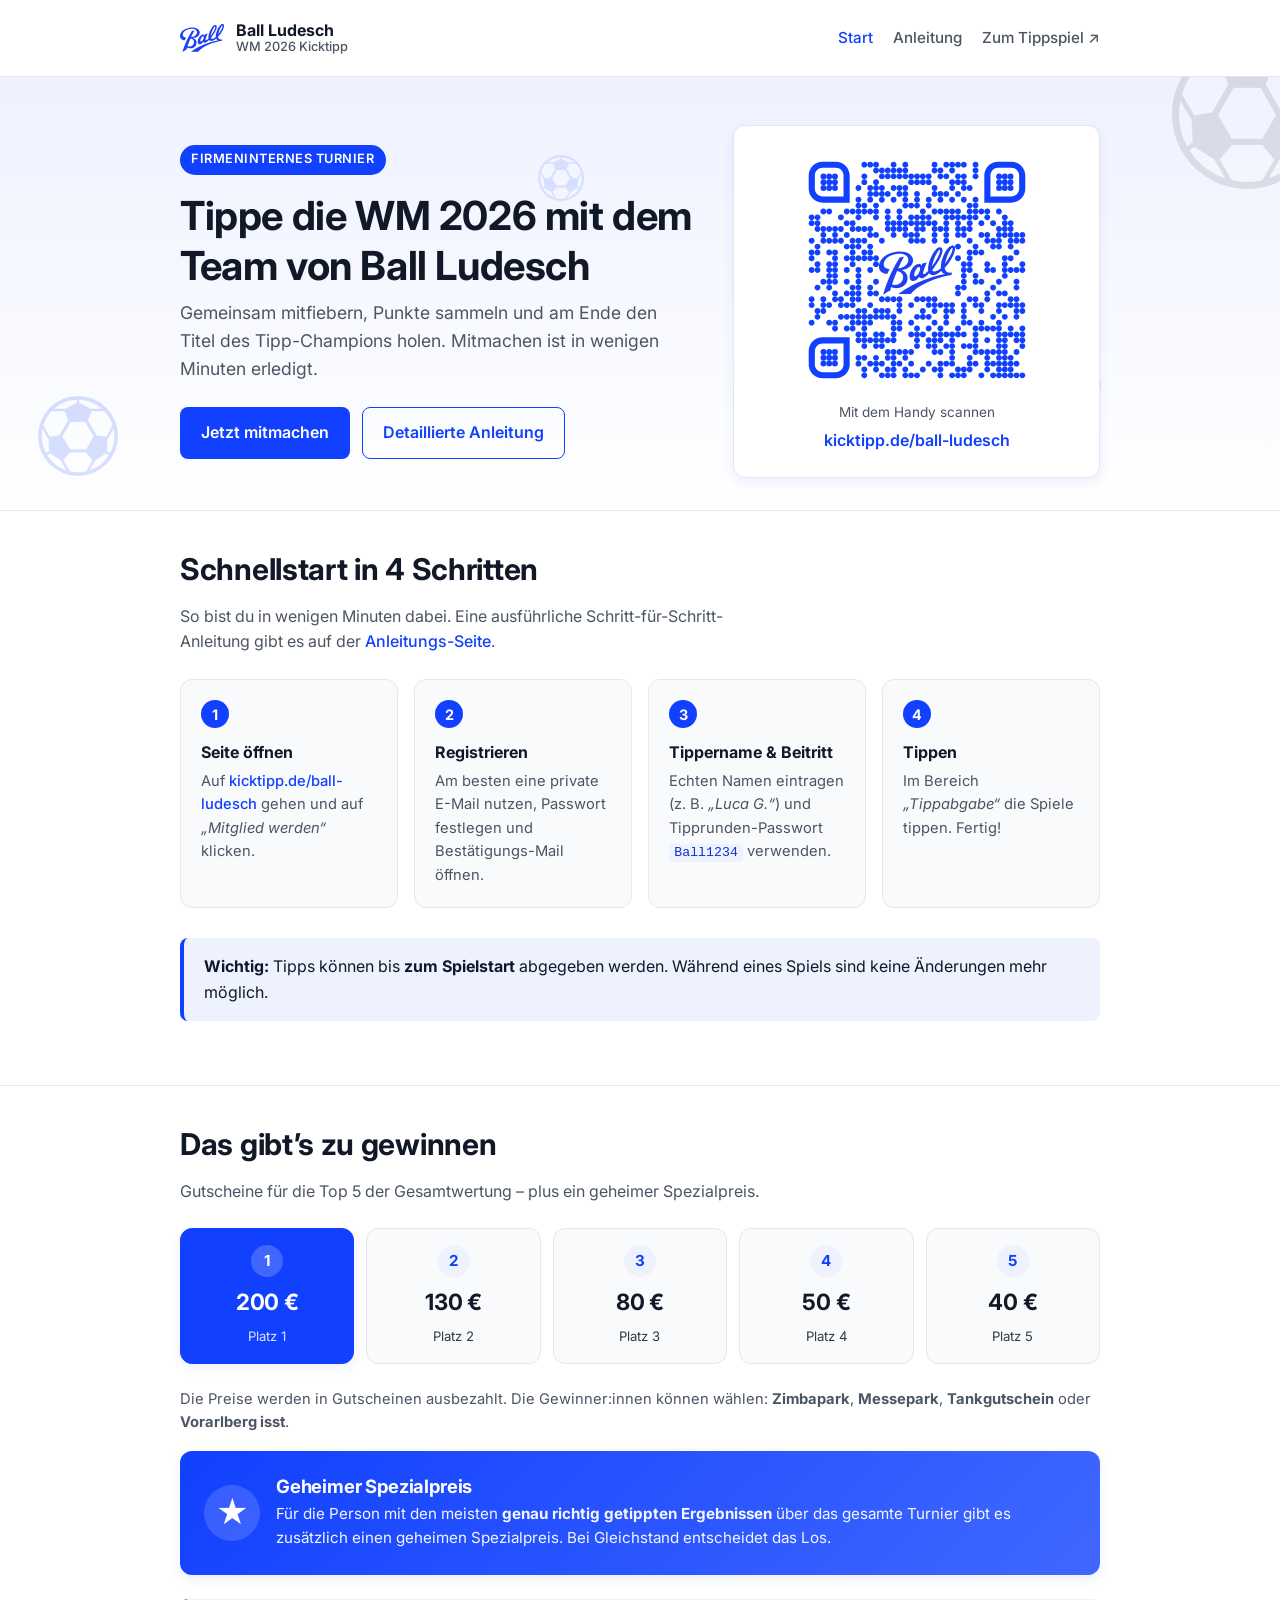
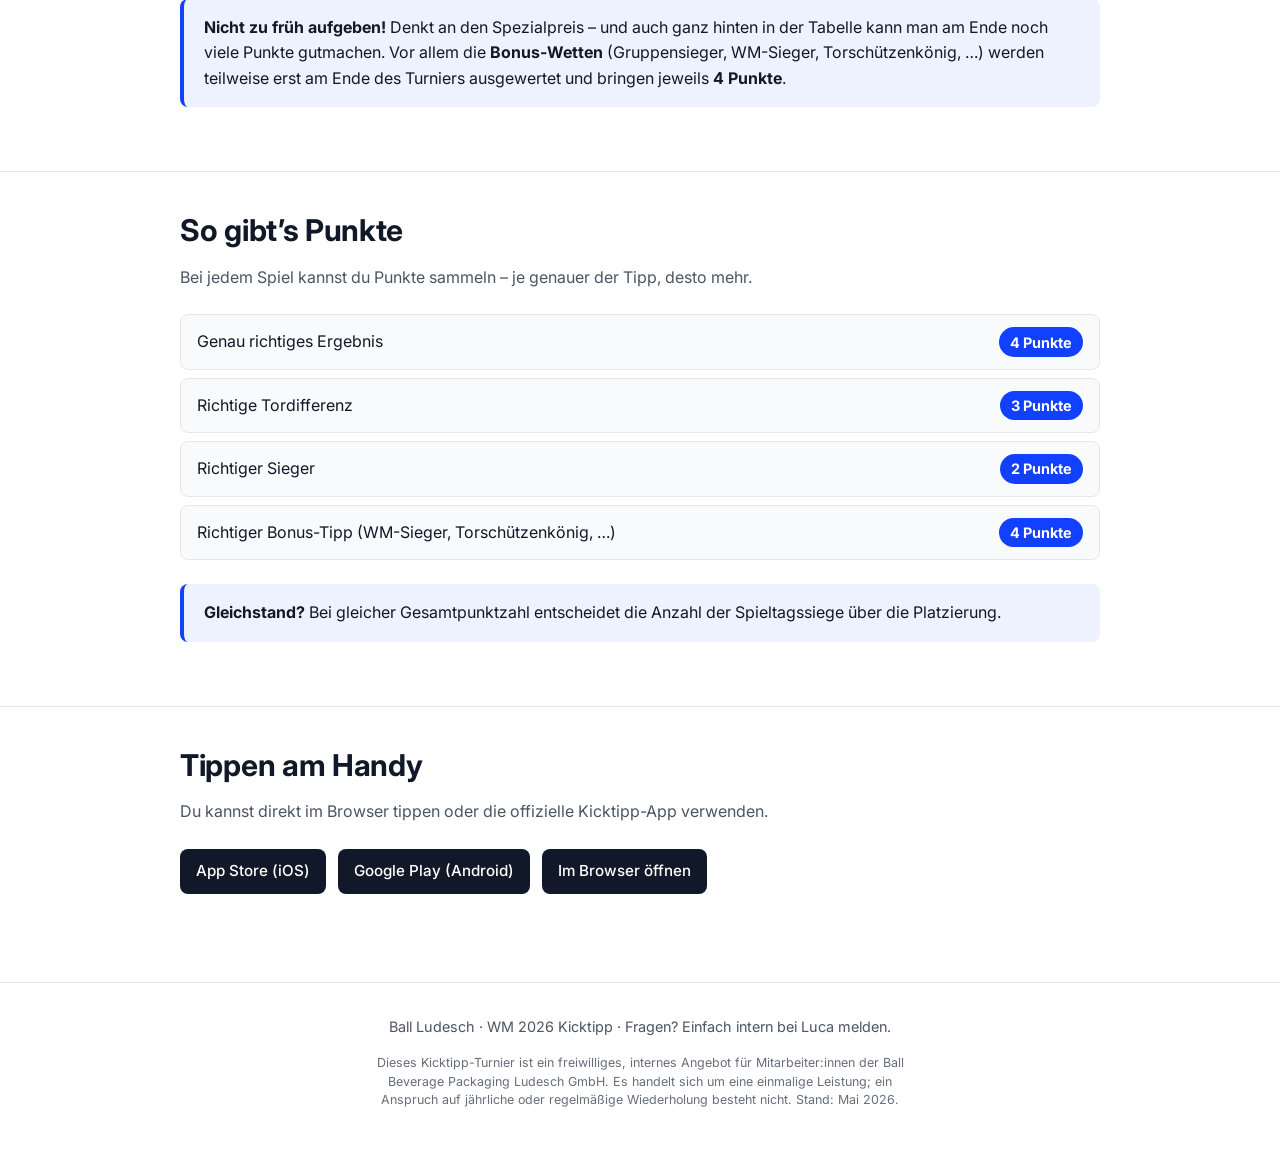
==== commit 1dc6ab48: "Hero-Bälle: neue soccer_ball.svg + blaue Brandfarbe-Variante - alte ball.svg entfernt, soccer_ball.s" ====
--- a/index.html
+++ b/index.html
@@ -51,8 +51,9 @@
     <section class="hero">
       <div class="ball-decor" aria-hidden="true">
         <span class="ball ball--1"></span>
-        <span class="ball ball--2"></span>
-        <span class="ball ball--3"></span>
+        <span class="ball ball--2 ball--blue"></span>
+        <span class="ball ball--3 ball--blue"></span>
+        <span class="ball ball--4"></span>
       </div>
       <div class="container hero-inner">
         <div>
--- a/styles.css
+++ b/styles.css
@@ -177,44 +177,59 @@
 
 .ball-decor .ball {
   position: absolute;
-  background: url("assets/ball.svg") center/contain no-repeat;
-  opacity: 0.09;
+  background: url("assets/soccer_ball.svg") center/contain no-repeat;
+  opacity: 0.10;
   will-change: transform;
   animation: ball-float 14s ease-in-out infinite;
 }
 
+.ball-decor .ball--blue {
+  background-image: url("assets/soccer-ball-blue.svg");
+  opacity: 0.16;
+}
+
 .ball-decor .ball--1 {
-  width: 130px;
-  height: 130px;
-  top: -30px;
-  right: -30px;
+  width: 150px;
+  height: 150px;
+  top: -38px;
+  right: -42px;
   animation-duration: 16s;
   animation-delay: -3s;
 }
 
 .ball-decor .ball--2 {
-  width: 70px;
-  height: 70px;
-  bottom: 12%;
-  left: 4%;
-  opacity: 0.07;
+  width: 80px;
+  height: 80px;
+  bottom: 8%;
+  left: 3%;
   animation-duration: 12s;
   animation-delay: -6s;
 }
 
 .ball-decor .ball--3 {
-  width: 50px;
-  height: 50px;
-  top: 40%;
-  right: 38%;
-  opacity: 0.06;
+  width: 46px;
+  height: 46px;
+  top: 18%;
+  left: 42%;
+  opacity: 0.12;
   animation-duration: 18s;
   animation-delay: -9s;
 }
 
+.ball-decor .ball--4 {
+  width: 60px;
+  height: 60px;
+  bottom: 22%;
+  right: 14%;
+  opacity: 0.10;
+  animation-duration: 20s;
+  animation-delay: -2s;
+}
+
 @keyframes ball-float {
-  0%, 100% { transform: translate3d(0, 0, 0) rotate(0deg); }
-  50%      { transform: translate3d(0, -10px, 0) rotate(8deg); }
+  0%   { transform: translate3d(0, 0, 0) rotate(0deg); }
+  50%  { transform: translate3d(0, -12px, 0) rotate(10deg); }
+  100% { transform: translate3d(0, 0, 0) rotate(0deg); }
 }
 
 @media (prefers-reduced-motion: reduce) {
@@ -222,9 +237,10 @@
 }
 
 @media (max-width: 720px) {
-  .ball-decor .ball--1 { width: 100px; height: 100px; top: -20px; right: -25px; }
-  .ball-decor .ball--2 { width: 55px; height: 55px; bottom: 6%; left: 3%; }
+  .ball-decor .ball--1 { width: 110px; height: 110px; top: -24px; right: -28px; }
+  .ball-decor .ball--2 { width: 60px; height: 60px; bottom: 5%; left: 2%; }
   .ball-decor .ball--3 { display: none; }
+  .ball-decor .ball--4 { width: 44px; height: 44px; bottom: 14%; right: 6%; }
 }
 
 .hero-inner {
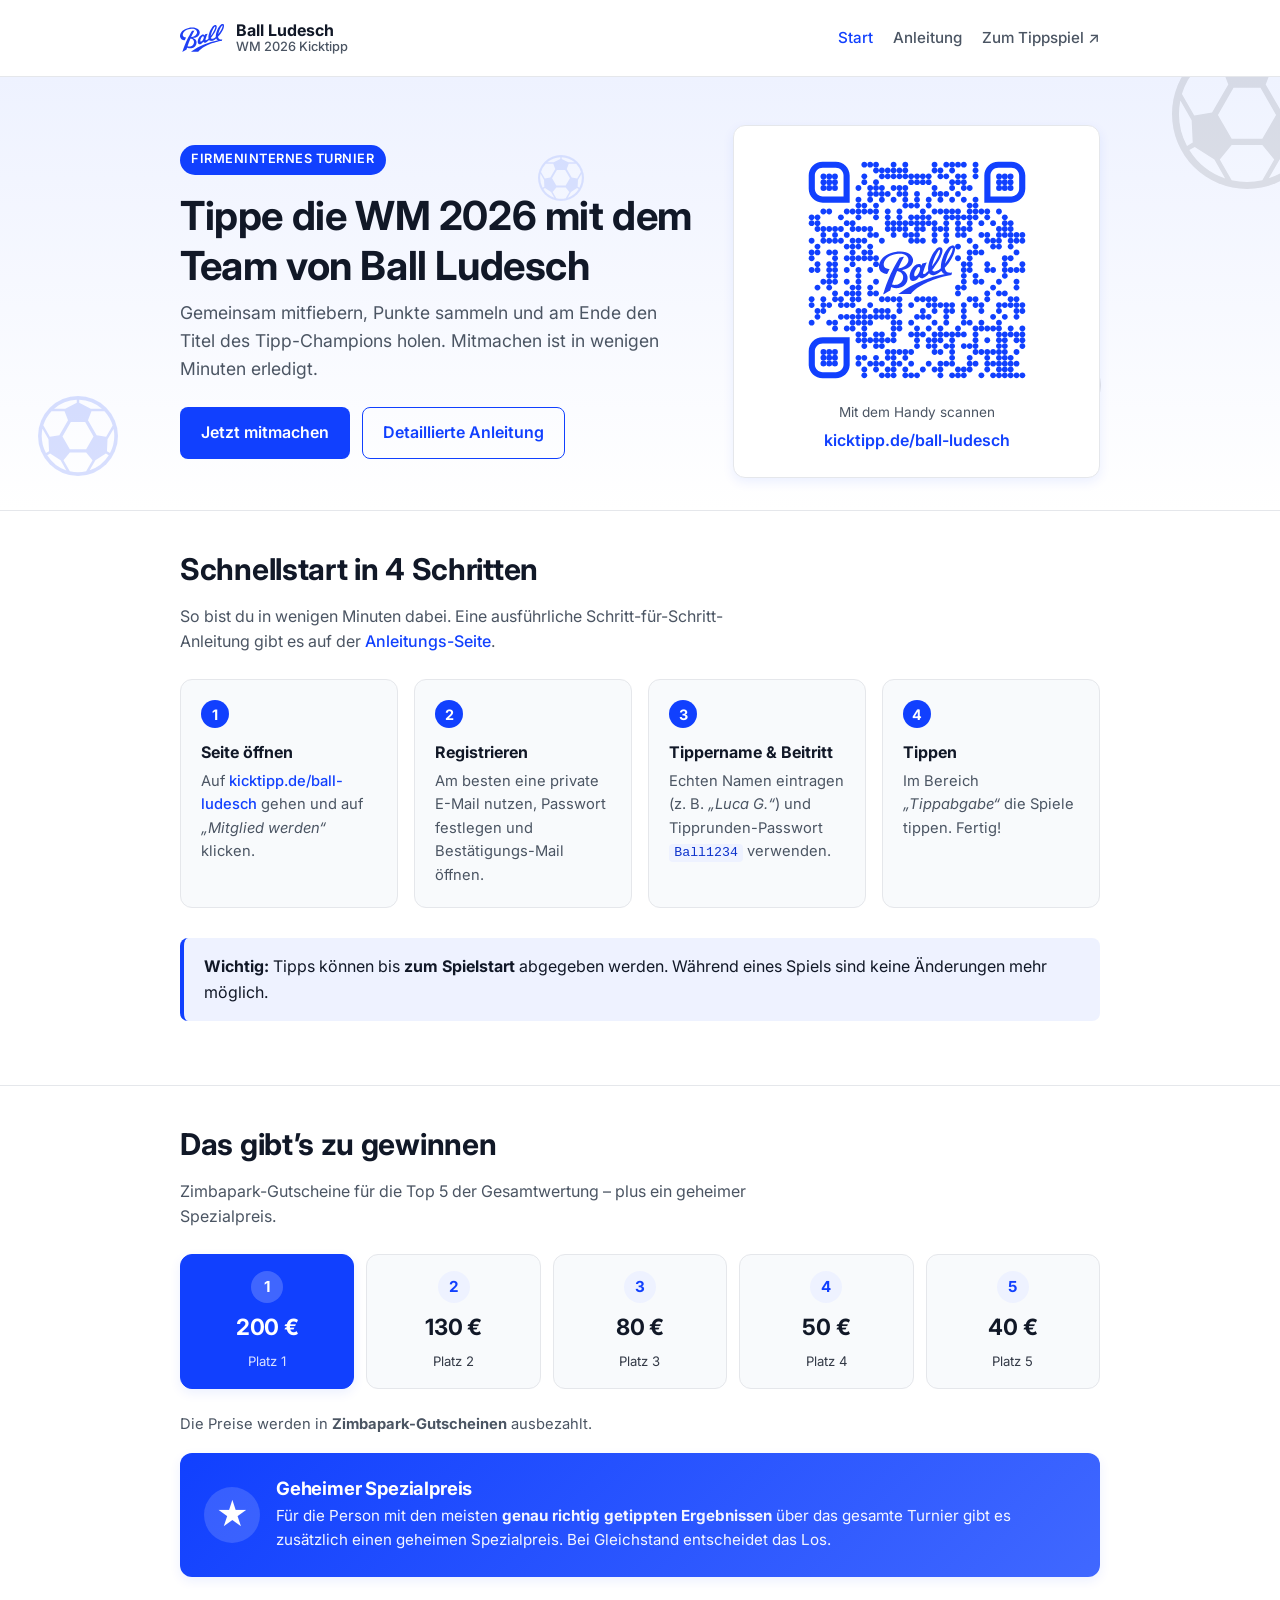
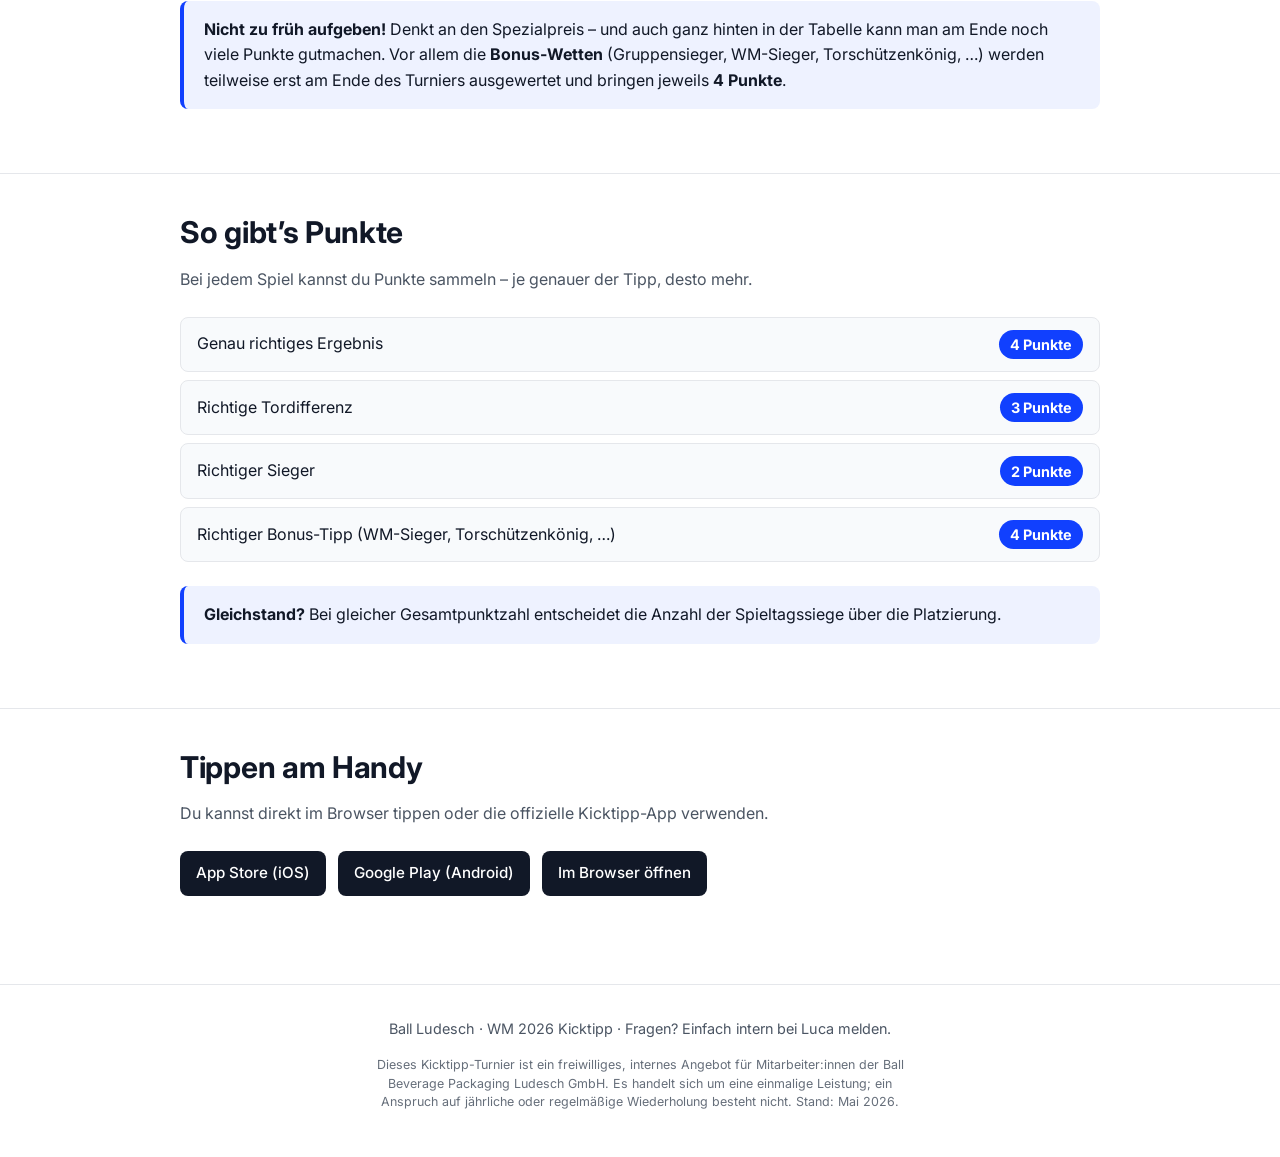
==== commit b679977e: "Gewinne auf Zimbapark-Gutscheine festlegen" ====
--- a/index.html
+++ b/index.html
@@ -57,6 +57,7 @@
       </div>
       <div class="container hero-inner">
         <div>
+          <img src="assets/image-logo.png" alt="" class="hero-illustration" />
           <span class="hero-eyebrow">Firmeninternes Turnier</span>
           <h1>Tippe die WM 2026 mit dem Team von Ball Ludesch</h1>
           <p class="hero-lead">
@@ -116,7 +117,7 @@
       <div class="container">
         <div class="section-head">
           <h2>Das gibt’s zu gewinnen</h2>
-          <p>Gutscheine für die Top 5 der Gesamtwertung – plus ein geheimer Spezialpreis.</p>
+          <p>Zimbapark-Gutscheine für die Top 5 der Gesamtwertung – plus ein geheimer Spezialpreis.</p>
         </div>
         <ol class="prizes" aria-label="Preise nach Platzierung">
           <li>
@@ -146,8 +147,7 @@
           </li>
         </ol>
         <p class="voucher-note">
-          Die Preise werden in Gutscheinen ausbezahlt. Die Gewinner:innen können wählen:
-          <strong>Zimbapark</strong>, <strong>Messepark</strong>, <strong>Tankgutschein</strong> oder <strong>Vorarlberg isst</strong>.
+          Die Preise werden in <strong>Zimbapark-Gutscheinen</strong> ausbezahlt.
         </p>
         <div class="prize-special" role="note">
           <div class="icon" aria-hidden="true">★</div>
--- a/styles.css
+++ b/styles.css
@@ -250,6 +250,10 @@
   align-items: center;
 }
 
+.hero-illustration {
+  display: none;
+}
+
 .hero-eyebrow {
   display: inline-block;
   background: var(--color-primary);
@@ -686,13 +690,21 @@
 
 @media (max-width: 720px) {
   .hero {
-    padding: 2rem 0 1.5rem;
+    padding: 1rem 0 1.25rem;
   }
   .hero-inner {
     grid-template-columns: 1fr;
     gap: 1.5rem;
   }
   .qr-card { display: none; }
+  .brand-text { display: none; }
+  .hero-illustration {
+    display: block;
+    width: 200px;
+    max-width: 60%;
+    height: auto;
+    margin: 0 auto 0.5rem;
+  }
   section { padding: 2rem 0; }
   .nav { gap: 0.9rem; }
   .nav a { font-size: 0.9rem; }
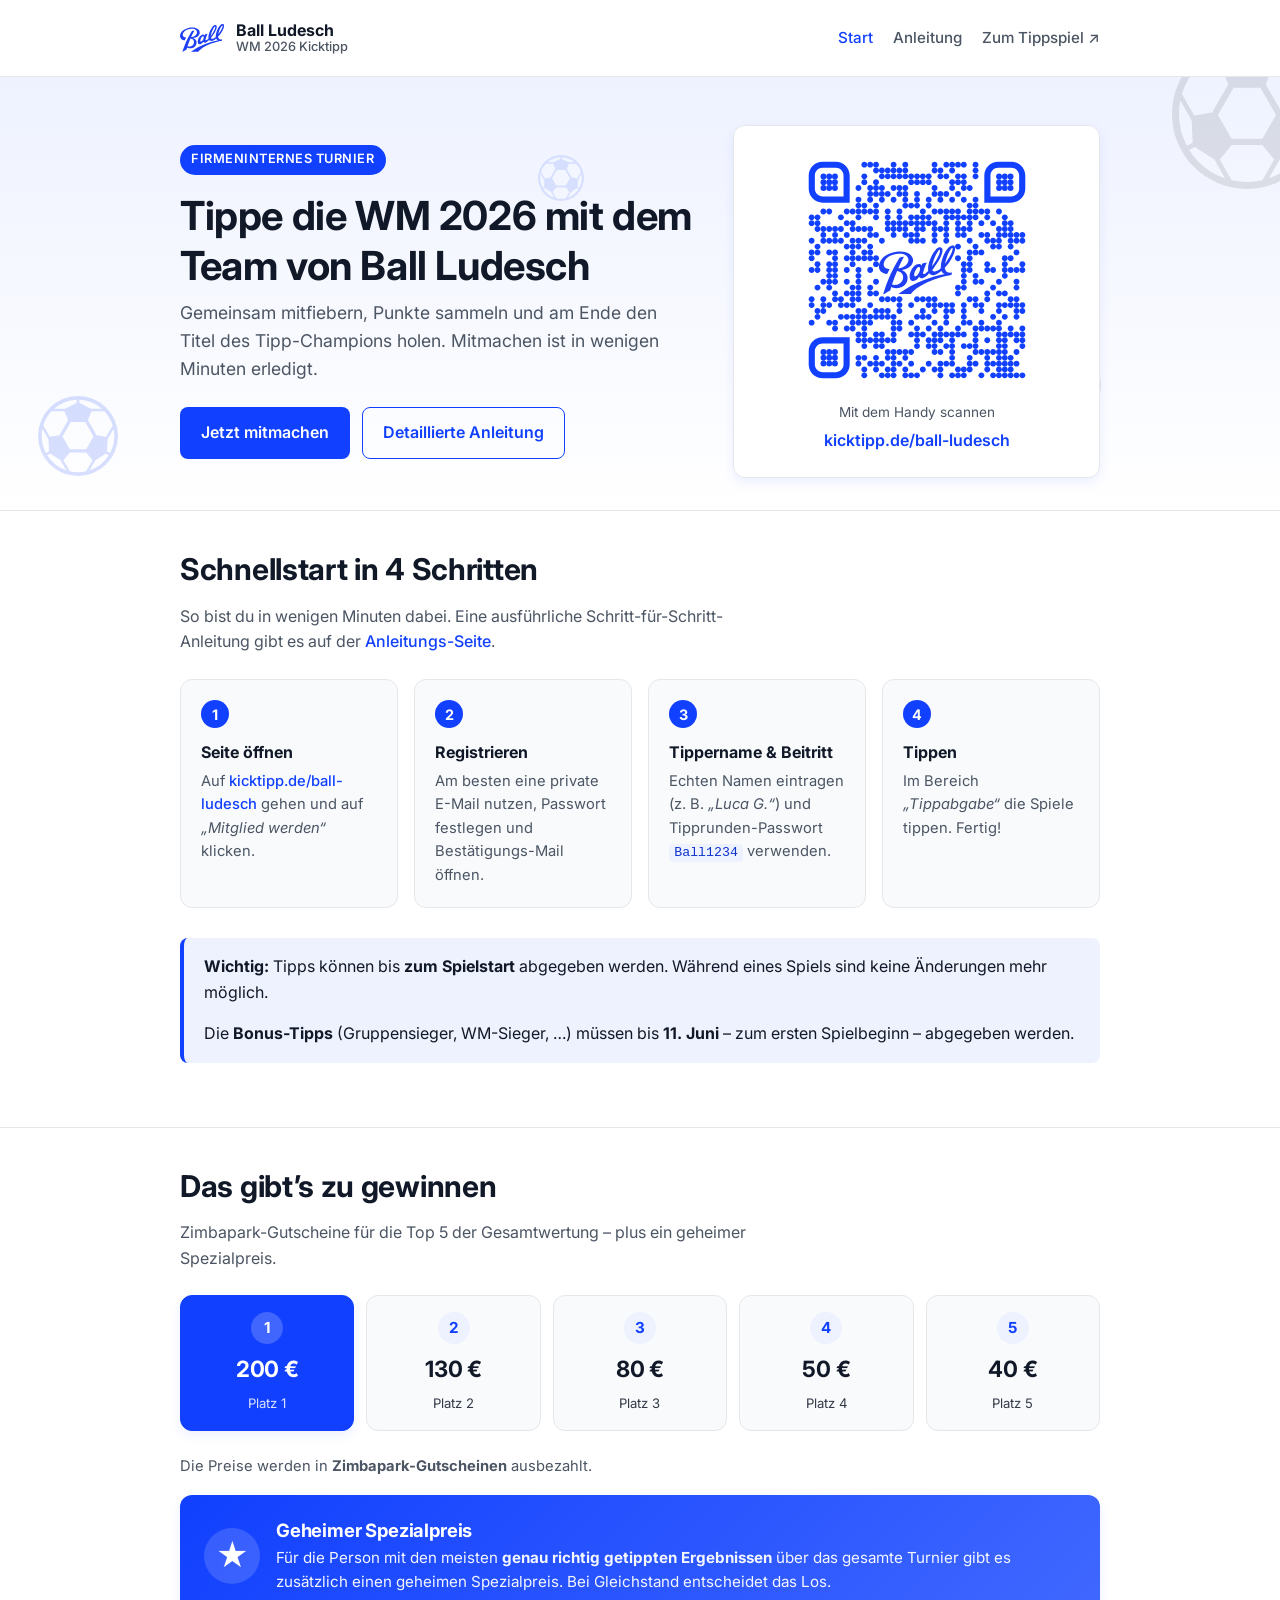
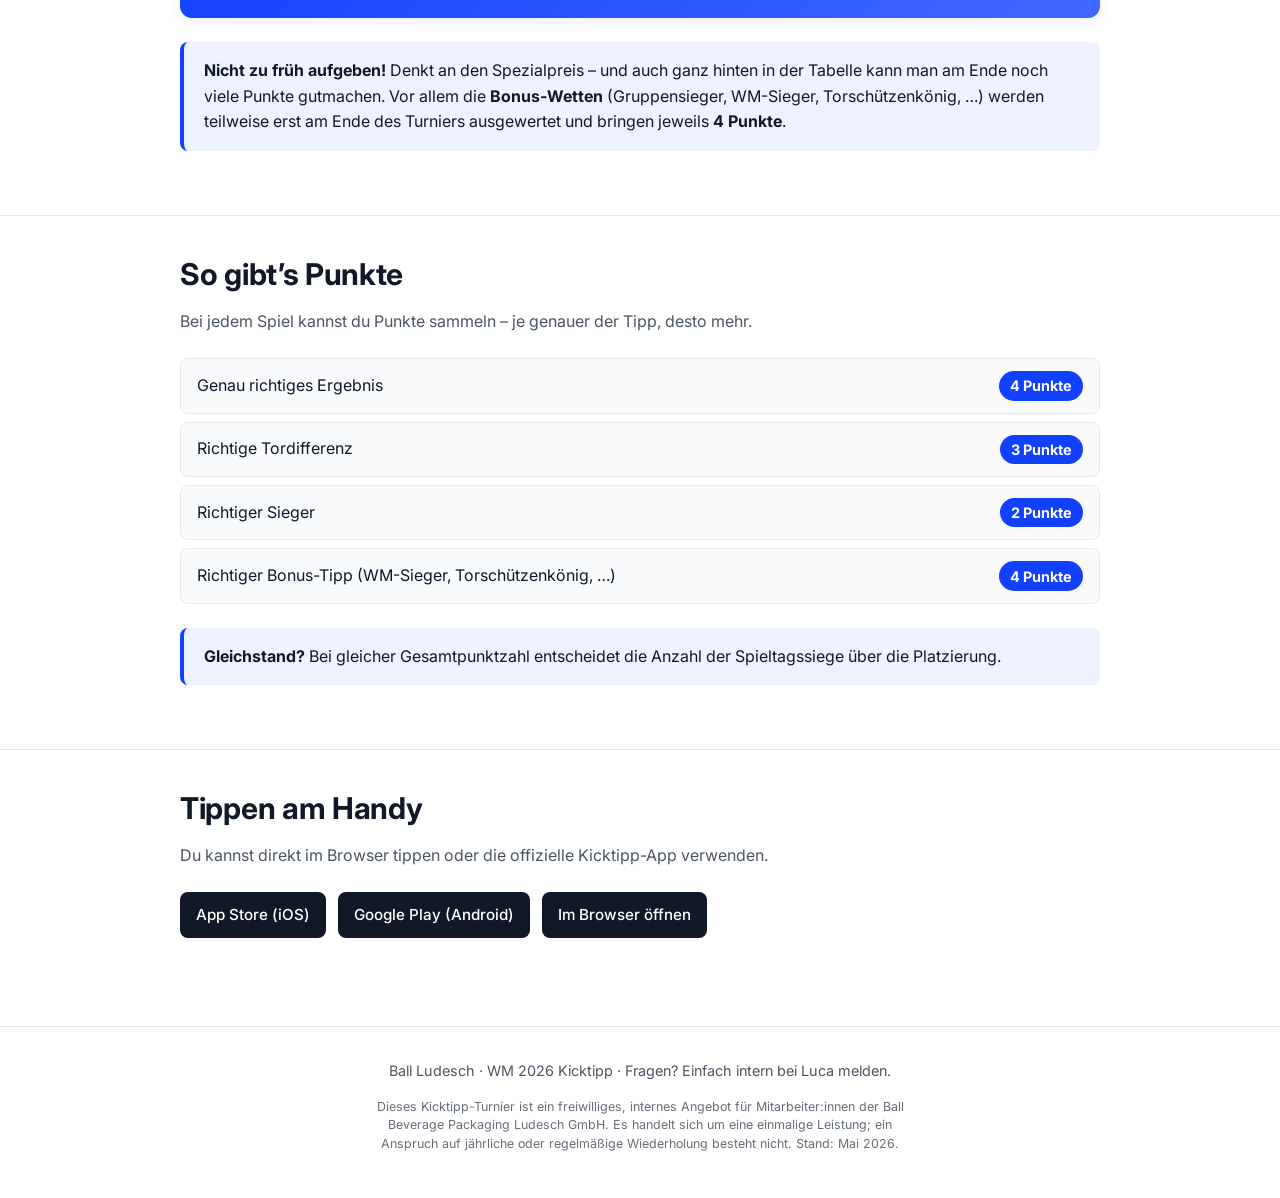
==== commit de37bb13: "Frist für Bonus-Tipps (11. Juni) in Anleitung und Schnellstart ergänzen" ====
--- a/index.html
+++ b/index.html
@@ -109,6 +109,7 @@
         </ol>
         <div class="callout">
           <p><strong>Wichtig:</strong> Tipps können bis <strong>zum Spielstart</strong> abgegeben werden. Während eines Spiels sind keine Änderungen mehr möglich.</p>
+          <p>Die <strong>Bonus-Tipps</strong> (Gruppensieger, WM-Sieger, …) müssen bis <strong>11.&nbsp;Juni</strong> – zum ersten Spielbeginn – abgegeben werden.</p>
         </div>
       </div>
     </section>
--- a/styles.css
+++ b/styles.css
@@ -690,20 +690,20 @@
 
 @media (max-width: 720px) {
   .hero {
-    padding: 1rem 0 1.25rem;
+    padding: 0.5rem 0 1rem;
   }
   .hero-inner {
     grid-template-columns: 1fr;
-    gap: 1.5rem;
+    gap: 1rem;
   }
   .qr-card { display: none; }
   .brand-text { display: none; }
   .hero-illustration {
     display: block;
-    width: 200px;
-    max-width: 60%;
+    width: 180px;
+    max-width: 55%;
     height: auto;
-    margin: 0 auto 0.5rem;
+    margin: 0 auto 0.25rem;
   }
   section { padding: 2rem 0; }
   .nav { gap: 0.9rem; }
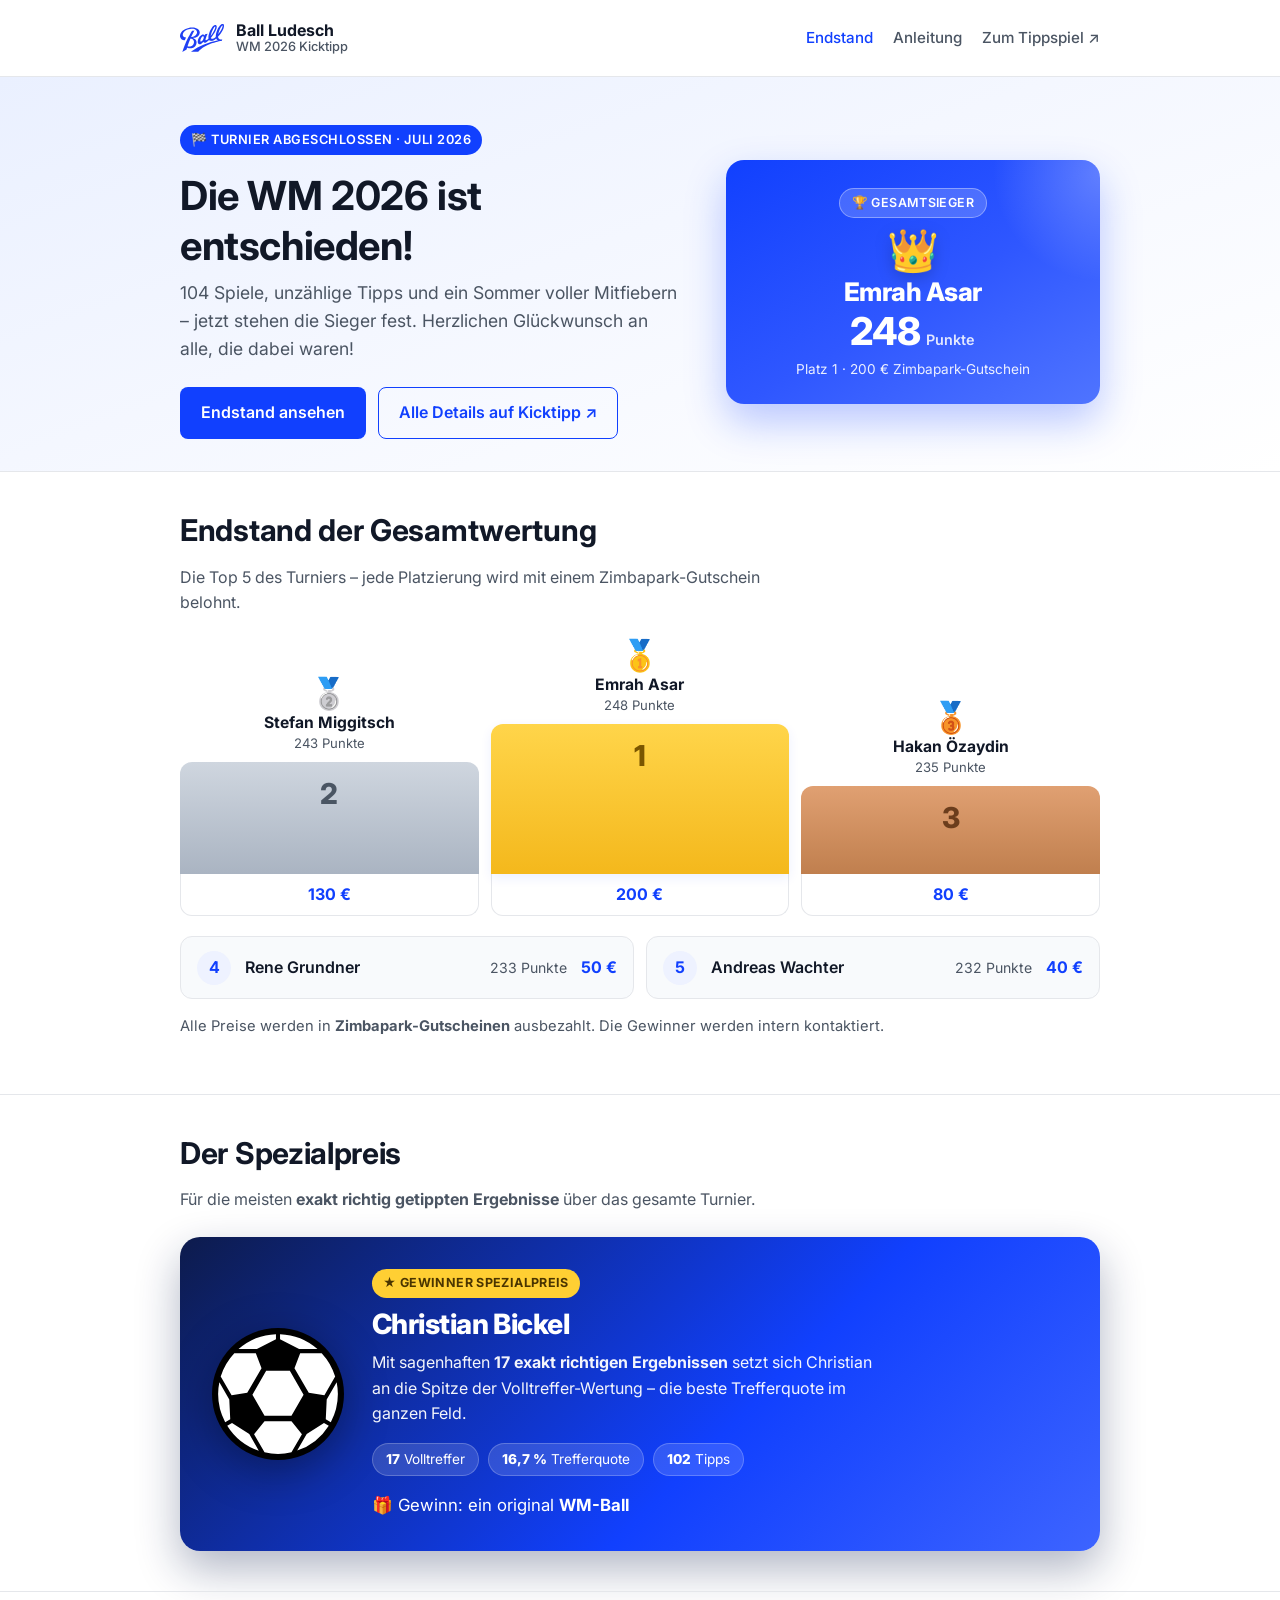
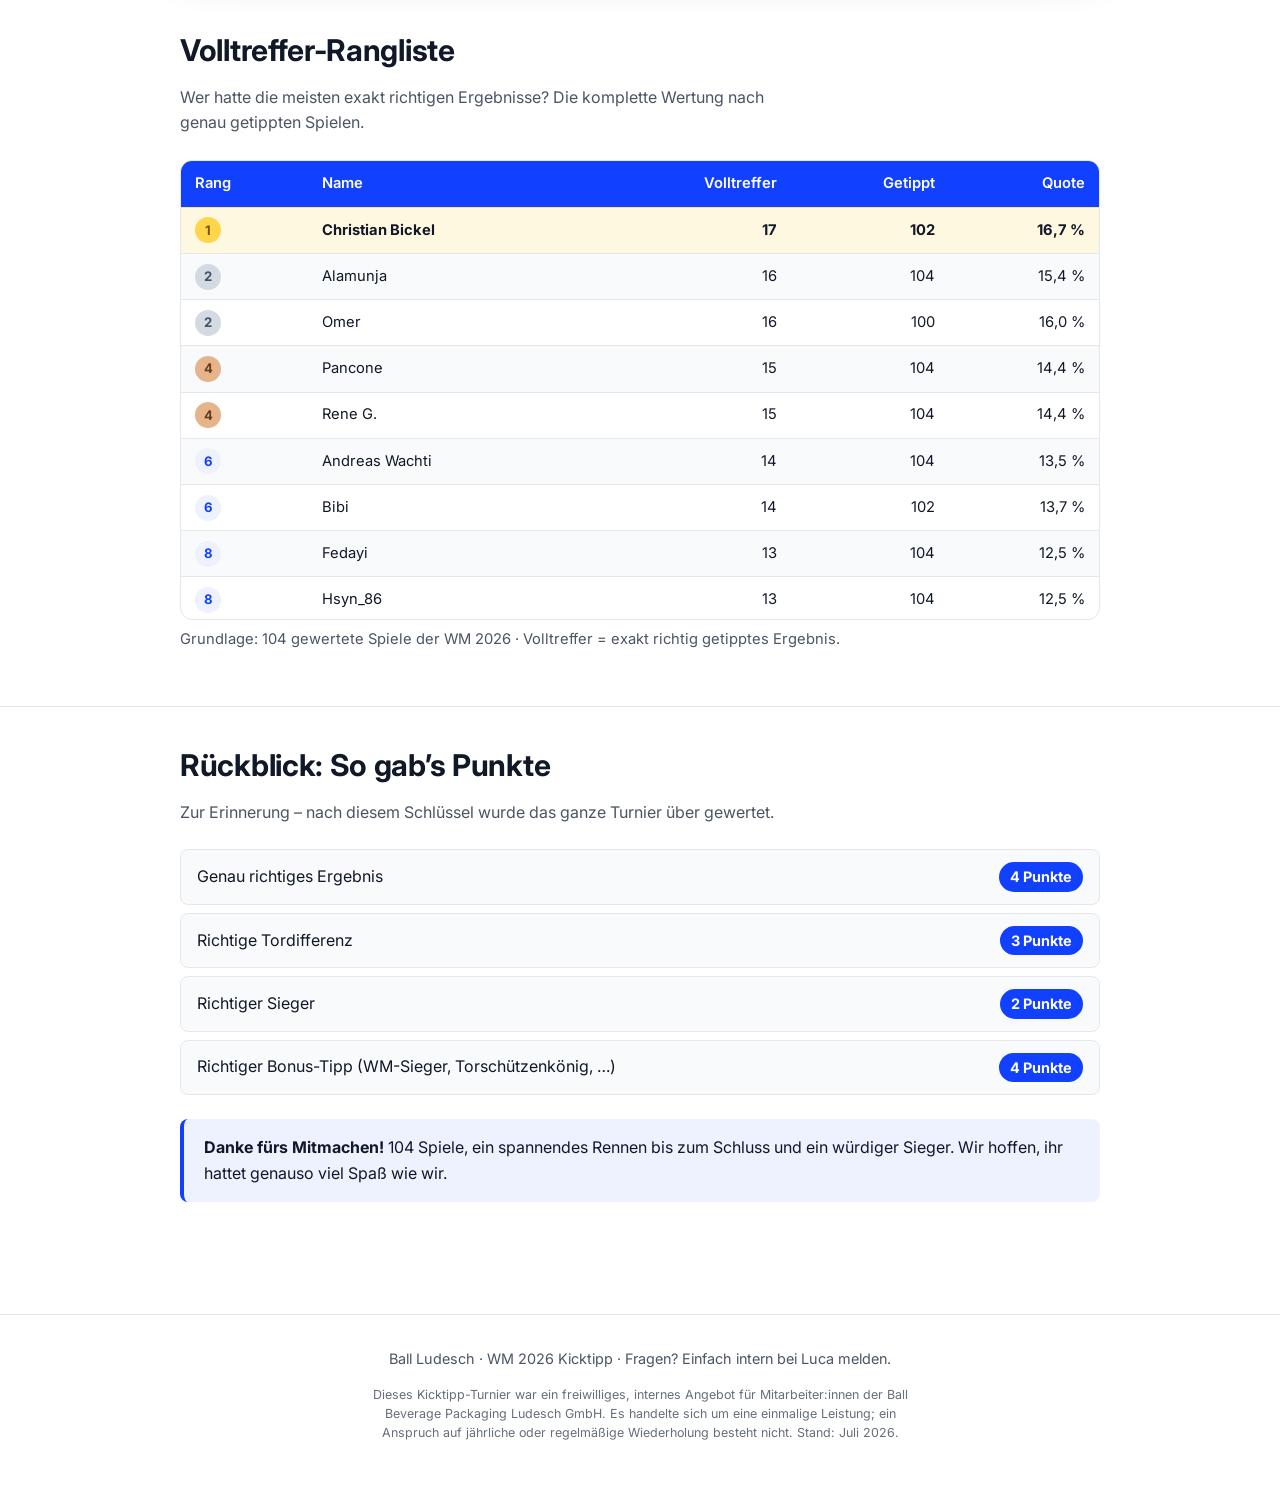
==== commit 785ff8d7: "Startseite auf Endstand der WM 2026 umbauen Das Tippspiel ist abgeschlossen – die Startseite zeigt j" ====
--- a/index.html
+++ b/index.html
@@ -3,30 +3,30 @@
 <head>
   <meta charset="UTF-8" />
   <meta name="viewport" content="width=device-width, initial-scale=1.0" />
-  <meta name="description" content="Ball Ludesch Kicktipp-Turnier zur Fußball-WM 2026 – Mitmachen, Tippen, Gewinnen." />
+  <meta name="description" content="WM 2026 Kicktipp von Ball Ludesch – das Turnier ist entschieden! Alle Ergebnisse, die Top 5 der Gesamtwertung und der Gewinner des Spezialpreises." />
   <meta name="theme-color" content="#1140fe" />
-  <title>WM 2026 Kicktipp · Ball Ludesch</title>
+  <title>Endstand · WM 2026 Kicktipp · Ball Ludesch</title>
 
   <meta property="og:type" content="website" />
   <meta property="og:site_name" content="Ball Ludesch WM 2026 Kicktipp" />
-  <meta property="og:title" content="WM 2026 Kicktipp · Ball Ludesch" />
-  <meta property="og:description" content="Tippe die WM 2026 mit dem Team von Ball Ludesch – Anleitung, Preise und alle Infos zur Tipprunde." />
+  <meta property="og:title" content="Endstand WM 2026 Kicktipp · Ball Ludesch" />
+  <meta property="og:description" content="Das Turnier ist entschieden! Alle Ergebnisse, die Top 5 und der Gewinner des Spezialpreises." />
   <meta property="og:url" content="https://luuc4.github.io/ball-ludesch-kicktipp/" />
   <meta property="og:image" content="https://luuc4.github.io/ball-ludesch-kicktipp/assets/og-image.png" />
   <meta property="og:image:width" content="1200" />
   <meta property="og:image:height" content="630" />
-  <meta property="og:image:alt" content="Ball Ludesch WM 2026 Kicktipp – jetzt mitmachen auf kicktipp.de/ball-ludesch" />
+  <meta property="og:image:alt" content="Ball Ludesch WM 2026 Kicktipp – der Endstand" />
   <meta property="og:locale" content="de_DE" />
   <meta name="twitter:card" content="summary_large_image" />
-  <meta name="twitter:title" content="WM 2026 Kicktipp · Ball Ludesch" />
-  <meta name="twitter:description" content="Tippe die WM 2026 mit dem Team von Ball Ludesch." />
+  <meta name="twitter:title" content="Endstand WM 2026 Kicktipp · Ball Ludesch" />
+  <meta name="twitter:description" content="Das Turnier ist entschieden – alle Ergebnisse auf einen Blick." />
   <meta name="twitter:image" content="https://luuc4.github.io/ball-ludesch-kicktipp/assets/og-image.png" />
   <link rel="icon" href="assets/favicon.ico" sizes="any" />
   <link rel="apple-touch-icon" href="assets/apple-touch-icon.png" />
   <link rel="manifest" href="site.webmanifest" />
   <link rel="preconnect" href="https://fonts.googleapis.com" />
   <link rel="preconnect" href="https://fonts.gstatic.com" crossorigin />
-  <link href="https://fonts.googleapis.com/css2?family=Inter:wght@400;500;600;700&display=swap" rel="stylesheet" />
+  <link href="https://fonts.googleapis.com/css2?family=Inter:wght@400;500;600;700;800&display=swap" rel="stylesheet" />
   <link rel="stylesheet" href="styles.css" />
 </head>
 <body>
@@ -40,7 +40,7 @@
         </span>
       </a>
       <nav class="nav" aria-label="Hauptnavigation">
-        <a href="index.html" class="active">Start</a>
+        <a href="index.html" class="active">Endstand</a>
         <a href="anleitung.html">Anleitung</a>
         <a href="https://www.kicktipp.de/ball-ludesch/" target="_blank" rel="noopener">Zum Tippspiel ↗</a>
       </nav>
@@ -48,126 +48,210 @@
   </header>
 
   <main>
-    <section class="hero">
-      <div class="ball-decor" aria-hidden="true">
-        <span class="ball ball--1"></span>
-        <span class="ball ball--2 ball--blue"></span>
-        <span class="ball ball--3 ball--blue"></span>
-        <span class="ball ball--4"></span>
+    <section class="hero hero--final">
+      <div class="confetti" aria-hidden="true">
+        <span></span><span></span><span></span><span></span><span></span>
+        <span></span><span></span><span></span><span></span><span></span>
+        <span></span><span></span><span></span><span></span><span></span>
+        <span></span><span></span><span></span><span></span><span></span>
       </div>
       <div class="container hero-inner">
-        <div>
-          <img src="assets/image-logo.png" alt="" class="hero-illustration" />
-          <span class="hero-eyebrow">Firmeninternes Turnier</span>
-          <h1>Tippe die WM 2026 mit dem Team von Ball Ludesch</h1>
+        <div class="hero-copy">
+          <span class="hero-eyebrow">🏁 Turnier abgeschlossen · Juli 2026</span>
+          <h1>Die WM 2026 ist entschieden!</h1>
           <p class="hero-lead">
-            Gemeinsam mitfiebern, Punkte sammeln und am Ende den Titel des Tipp-Champions holen.
-            Mitmachen ist in wenigen Minuten erledigt.
+            104 Spiele, unzählige Tipps und ein Sommer voller Mitfiebern – jetzt stehen die
+            Sieger fest. Herzlichen Glückwunsch an alle, die dabei waren!
           </p>
           <div class="cta-row">
-            <a class="btn btn-primary" href="https://www.kicktipp.de/ball-ludesch/" target="_blank" rel="noopener">
-              Jetzt mitmachen
-            </a>
-            <a class="btn btn-secondary" href="anleitung.html">
-              Detaillierte Anleitung
+            <a class="btn btn-primary" href="#endstand">Endstand ansehen</a>
+            <a class="btn btn-secondary" href="https://www.kicktipp.de/ball-ludesch/" target="_blank" rel="noopener">
+              Alle Details auf Kicktipp ↗
             </a>
           </div>
         </div>
-        <aside class="qr-card" aria-label="QR-Code zum Tippspiel">
-          <img src="assets/qr-code.svg" alt="QR-Code zum Ball Ludesch Kicktipp" />
-          <p class="qr-label">Mit dem Handy scannen</p>
-          <a class="qr-link" href="https://www.kicktipp.de/ball-ludesch/" target="_blank" rel="noopener">
-            kicktipp.de/ball-ludesch
-          </a>
+        <aside class="champion-card" aria-label="Gesamtsieger">
+          <span class="champion-card__badge">🏆 Gesamtsieger</span>
+          <span class="champion-card__crown" aria-hidden="true">👑</span>
+          <span class="champion-card__name">Emrah Asar</span>
+          <span class="champion-card__points">248 <small>Punkte</small></span>
+          <span class="champion-card__note">Platz 1 · 200&nbsp;€ Zimbapark-Gutschein</span>
         </aside>
       </div>
     </section>
 
-    <section id="schnellstart">
-      <div class="container">
-        <div class="section-head">
-          <h2>Schnellstart in 4 Schritten</h2>
-          <p>So bist du in wenigen Minuten dabei. Eine ausführliche Schritt-für-Schritt-Anleitung gibt es auf der <a href="anleitung.html">Anleitungs-Seite</a>.</p>
-        </div>
-        <ol class="steps">
+    <section id="endstand">
+      <div class="container">
+        <div class="section-head">
+          <h2>Endstand der Gesamtwertung</h2>
+          <p>Die Top 5 des Turniers – jede Platzierung wird mit einem Zimbapark-Gutschein belohnt.</p>
+        </div>
+
+        <ol class="podium" aria-label="Podium der Top 3">
+          <li class="podium__place podium__place--2">
+            <span class="podium__medal">🥈</span>
+            <span class="podium__name">Stefan Miggitsch</span>
+            <span class="podium__points">243 Punkte</span>
+            <span class="podium__bar"><span class="podium__rank">2</span></span>
+            <span class="podium__prize">130&nbsp;€</span>
+          </li>
+          <li class="podium__place podium__place--1">
+            <span class="podium__medal">🥇</span>
+            <span class="podium__name">Emrah Asar</span>
+            <span class="podium__points">248 Punkte</span>
+            <span class="podium__bar"><span class="podium__rank">1</span></span>
+            <span class="podium__prize">200&nbsp;€</span>
+          </li>
+          <li class="podium__place podium__place--3">
+            <span class="podium__medal">🥉</span>
+            <span class="podium__name">Hakan Özaydin</span>
+            <span class="podium__points">235 Punkte</span>
+            <span class="podium__bar"><span class="podium__rank">3</span></span>
+            <span class="podium__prize">80&nbsp;€</span>
+          </li>
+        </ol>
+
+        <ol class="runners" aria-label="Plätze 4 und 5">
           <li>
-            <strong>Seite öffnen</strong>
-            <p>Auf <a href="https://www.kicktipp.de/ball-ludesch/" target="_blank" rel="noopener">kicktipp.de/ball-ludesch</a> gehen und auf <em>„Mitglied werden“</em> klicken.</p>
+            <span class="runners__rank">4</span>
+            <span class="runners__name">Rene Grundner</span>
+            <span class="runners__points">233 Punkte</span>
+            <span class="runners__prize">50&nbsp;€</span>
           </li>
           <li>
-            <strong>Registrieren</strong>
-            <p>Am besten eine private E-Mail nutzen, Passwort festlegen und Bestätigungs-Mail öffnen.</p>
-          </li>
-          <li>
-            <strong>Tippername &amp; Beitritt</strong>
-            <p>Echten Namen eintragen (z.&nbsp;B. <em>„Luca G.“</em>) und Tipprunden-Passwort <code>Ball1234</code> verwenden.</p>
-          </li>
-          <li>
-            <strong>Tippen</strong>
-            <p>Im Bereich <em>„Tippabgabe“</em> die Spiele tippen. Fertig!</p>
+            <span class="runners__rank">5</span>
+            <span class="runners__name">Andreas Wachter</span>
+            <span class="runners__points">232 Punkte</span>
+            <span class="runners__prize">40&nbsp;€</span>
           </li>
         </ol>
-        <div class="callout">
-          <p><strong>Wichtig:</strong> Tipps können bis <strong>zum Spielstart</strong> abgegeben werden. Während eines Spiels sind keine Änderungen mehr möglich.</p>
-          <p>Die <strong>Bonus-Tipps</strong> (Gruppensieger, WM-Sieger, …) müssen bis <strong>11.&nbsp;Juni</strong> – zum ersten Spielbeginn – abgegeben werden.</p>
-        </div>
-      </div>
-    </section>
-
-    <section id="preise">
-      <div class="container">
-        <div class="section-head">
-          <h2>Das gibt’s zu gewinnen</h2>
-          <p>Zimbapark-Gutscheine für die Top 5 der Gesamtwertung – plus ein geheimer Spezialpreis.</p>
-        </div>
-        <ol class="prizes" aria-label="Preise nach Platzierung">
-          <li>
-            <span class="rank">1</span>
-            <span class="amount">200&nbsp;€</span>
-            <span class="label">Platz 1</span>
-          </li>
-          <li>
-            <span class="rank">2</span>
-            <span class="amount">130&nbsp;€</span>
-            <span class="label">Platz 2</span>
-          </li>
-          <li>
-            <span class="rank">3</span>
-            <span class="amount">80&nbsp;€</span>
-            <span class="label">Platz 3</span>
-          </li>
-          <li>
-            <span class="rank">4</span>
-            <span class="amount">50&nbsp;€</span>
-            <span class="label">Platz 4</span>
-          </li>
-          <li>
-            <span class="rank">5</span>
-            <span class="amount">40&nbsp;€</span>
-            <span class="label">Platz 5</span>
-          </li>
-        </ol>
+
         <p class="voucher-note">
-          Die Preise werden in <strong>Zimbapark-Gutscheinen</strong> ausbezahlt.
+          Alle Preise werden in <strong>Zimbapark-Gutscheinen</strong> ausbezahlt. Die Gewinner werden intern kontaktiert.
         </p>
-        <div class="prize-special" role="note">
-          <div class="icon" aria-hidden="true">★</div>
-          <div>
-            <h3>Geheimer Spezialpreis</h3>
-            <p>Für die Person mit den meisten <strong>genau richtig getippten Ergebnissen</strong> über das gesamte Turnier gibt es zusätzlich einen geheimen Spezialpreis. Bei Gleichstand entscheidet das Los.</p>
+      </div>
+    </section>
+
+    <section id="spezialpreis">
+      <div class="container">
+        <div class="section-head">
+          <h2>Der Spezialpreis</h2>
+          <p>Für die meisten <strong>exakt richtig getippten Ergebnisse</strong> über das gesamte Turnier.</p>
+        </div>
+        <div class="special-winner">
+          <div class="special-winner__ball" aria-hidden="true">
+            <img src="assets/soccer_ball.svg" alt="" />
           </div>
-        </div>
-        <div class="callout" style="margin-top:1.5rem">
-          <p><strong>Nicht zu früh aufgeben!</strong> Denkt an den Spezialpreis – und auch ganz hinten in der Tabelle kann man am Ende noch viele Punkte gutmachen. Vor allem die <strong>Bonus-Wetten</strong> (Gruppensieger, WM-Sieger, Torschützenkönig, …) werden teilweise erst am Ende des Turniers ausgewertet und bringen jeweils <strong>4 Punkte</strong>.</p>
-        </div>
+          <div class="special-winner__body">
+            <span class="special-winner__badge">★ Gewinner Spezialpreis</span>
+            <h3 class="special-winner__name">Christian Bickel</h3>
+            <p class="special-winner__desc">
+              Mit sagenhaften <strong>17 exakt richtigen Ergebnissen</strong> setzt sich Christian
+              an die Spitze der Volltreffer-Wertung – die beste Trefferquote im ganzen Feld.
+            </p>
+            <div class="special-winner__stats">
+              <span><strong>17</strong> Volltreffer</span>
+              <span><strong>16,7&nbsp;%</strong> Trefferquote</span>
+              <span><strong>102</strong> Tipps</span>
+            </div>
+            <p class="special-winner__prize">🎁 Gewinn: ein original <strong>WM-Ball</strong></p>
+          </div>
+        </div>
+      </div>
+    </section>
+
+    <section id="volltreffer">
+      <div class="container">
+        <div class="section-head">
+          <h2>Volltreffer-Rangliste</h2>
+          <p>Wer hatte die meisten exakt richtigen Ergebnisse? Die komplette Wertung nach genau getippten Spielen.</p>
+        </div>
+        <div class="table-wrap">
+          <table class="ranking">
+            <thead>
+              <tr>
+                <th scope="col">Rang</th>
+                <th scope="col">Name</th>
+                <th scope="col" class="num">Volltreffer</th>
+                <th scope="col" class="num">Getippt</th>
+                <th scope="col" class="num">Quote</th>
+              </tr>
+            </thead>
+            <tbody>
+              <tr class="is-winner"><td><span class="pos pos--1">1</span></td><td>Christian Bickel</td><td class="num">17</td><td class="num">102</td><td class="num">16,7&nbsp;%</td></tr>
+              <tr><td><span class="pos pos--2">2</span></td><td>Alamunja</td><td class="num">16</td><td class="num">104</td><td class="num">15,4&nbsp;%</td></tr>
+              <tr><td><span class="pos pos--2">2</span></td><td>Omer</td><td class="num">16</td><td class="num">100</td><td class="num">16,0&nbsp;%</td></tr>
+              <tr><td><span class="pos pos--3">4</span></td><td>Pancone</td><td class="num">15</td><td class="num">104</td><td class="num">14,4&nbsp;%</td></tr>
+              <tr><td><span class="pos pos--3">4</span></td><td>Rene G.</td><td class="num">15</td><td class="num">104</td><td class="num">14,4&nbsp;%</td></tr>
+              <tr><td><span class="pos">6</span></td><td>Andreas Wachti</td><td class="num">14</td><td class="num">104</td><td class="num">13,5&nbsp;%</td></tr>
+              <tr><td><span class="pos">6</span></td><td>Bibi</td><td class="num">14</td><td class="num">102</td><td class="num">13,7&nbsp;%</td></tr>
+              <tr><td><span class="pos">8</span></td><td>Fedayi</td><td class="num">13</td><td class="num">104</td><td class="num">12,5&nbsp;%</td></tr>
+              <tr><td><span class="pos">8</span></td><td>Hsyn_86</td><td class="num">13</td><td class="num">104</td><td class="num">12,5&nbsp;%</td></tr>
+              <tr><td><span class="pos">10</span></td><td>Alen B.</td><td class="num">12</td><td class="num">104</td><td class="num">11,5&nbsp;%</td></tr>
+              <tr><td><span class="pos">10</span></td><td>Hakan41</td><td class="num">12</td><td class="num">104</td><td class="num">11,5&nbsp;%</td></tr>
+              <tr><td><span class="pos">10</span></td><td>Stefan Miggitsch</td><td class="num">12</td><td class="num">103</td><td class="num">11,7&nbsp;%</td></tr>
+              <tr><td><span class="pos">13</span></td><td>Domenik</td><td class="num">11</td><td class="num">104</td><td class="num">10,6&nbsp;%</td></tr>
+              <tr><td><span class="pos">13</span></td><td>Elvedin</td><td class="num">11</td><td class="num">104</td><td class="num">10,6&nbsp;%</td></tr>
+              <tr><td><span class="pos">15</span></td><td>Api</td><td class="num">10</td><td class="num">104</td><td class="num">9,6&nbsp;%</td></tr>
+              <tr><td><span class="pos">15</span></td><td>Emrah58</td><td class="num">10</td><td class="num">104</td><td class="num">9,6&nbsp;%</td></tr>
+              <tr><td><span class="pos">15</span></td><td>Hasbulla</td><td class="num">10</td><td class="num">104</td><td class="num">9,6&nbsp;%</td></tr>
+              <tr><td><span class="pos">15</span></td><td>Süheyl</td><td class="num">10</td><td class="num">104</td><td class="num">9,6&nbsp;%</td></tr>
+              <tr><td><span class="pos">15</span></td><td>Martin W.</td><td class="num">10</td><td class="num">102</td><td class="num">9,8&nbsp;%</td></tr>
+              <tr><td><span class="pos">15</span></td><td>Zurab A.</td><td class="num">10</td><td class="num">95</td><td class="num">10,5&nbsp;%</td></tr>
+              <tr><td><span class="pos">21</span></td><td>Berkan.K41</td><td class="num">9</td><td class="num">104</td><td class="num">8,7&nbsp;%</td></tr>
+              <tr><td><span class="pos">21</span></td><td>Dejan H.</td><td class="num">9</td><td class="num">104</td><td class="num">8,7&nbsp;%</td></tr>
+              <tr><td><span class="pos">21</span></td><td>Mario</td><td class="num">9</td><td class="num">104</td><td class="num">8,7&nbsp;%</td></tr>
+              <tr><td><span class="pos">21</span></td><td>Niyazi</td><td class="num">9</td><td class="num">104</td><td class="num">8,7&nbsp;%</td></tr>
+              <tr><td><span class="pos">25</span></td><td>Elias</td><td class="num">8</td><td class="num">104</td><td class="num">7,7&nbsp;%</td></tr>
+              <tr><td><span class="pos">25</span></td><td>Sebi</td><td class="num">8</td><td class="num">104</td><td class="num">7,7&nbsp;%</td></tr>
+              <tr><td><span class="pos">25</span></td><td>Tolga</td><td class="num">8</td><td class="num">104</td><td class="num">7,7&nbsp;%</td></tr>
+              <tr><td><span class="pos">25</span></td><td>Mase M.</td><td class="num">8</td><td class="num">102</td><td class="num">7,8&nbsp;%</td></tr>
+              <tr><td><span class="pos">25</span></td><td>Mr. Correct</td><td class="num">8</td><td class="num">100</td><td class="num">8,0&nbsp;%</td></tr>
+              <tr><td><span class="pos">25</span></td><td>Najimdin</td><td class="num">8</td><td class="num">100</td><td class="num">8,0&nbsp;%</td></tr>
+              <tr><td><span class="pos">25</span></td><td>K4SiC</td><td class="num">8</td><td class="num">99</td><td class="num">8,1&nbsp;%</td></tr>
+              <tr><td><span class="pos">25</span></td><td>Baran Cey</td><td class="num">8</td><td class="num">83</td><td class="num">9,6&nbsp;%</td></tr>
+              <tr><td><span class="pos">25</span></td><td>Master Shifu</td><td class="num">8</td><td class="num">70</td><td class="num">11,4&nbsp;%</td></tr>
+              <tr><td><span class="pos">34</span></td><td>Mulli</td><td class="num">7</td><td class="num">104</td><td class="num">6,7&nbsp;%</td></tr>
+              <tr><td><span class="pos">34</span></td><td>Veyis1987</td><td class="num">7</td><td class="num">104</td><td class="num">6,7&nbsp;%</td></tr>
+              <tr><td><span class="pos">34</span></td><td>Laz61</td><td class="num">7</td><td class="num">103</td><td class="num">6,8&nbsp;%</td></tr>
+              <tr><td><span class="pos">34</span></td><td>Anis96</td><td class="num">7</td><td class="num">102</td><td class="num">6,9&nbsp;%</td></tr>
+              <tr><td><span class="pos">34</span></td><td>Leo</td><td class="num">7</td><td class="num">102</td><td class="num">6,9&nbsp;%</td></tr>
+              <tr><td><span class="pos">34</span></td><td>Resül</td><td class="num">7</td><td class="num">100</td><td class="num">7,0&nbsp;%</td></tr>
+              <tr><td><span class="pos">34</span></td><td>Soner</td><td class="num">7</td><td class="num">98</td><td class="num">7,1&nbsp;%</td></tr>
+              <tr><td><span class="pos">34</span></td><td>Sabri C.</td><td class="num">7</td><td class="num">97</td><td class="num">7,2&nbsp;%</td></tr>
+              <tr><td><span class="pos">34</span></td><td>Ali99</td><td class="num">7</td><td class="num">87</td><td class="num">8,0&nbsp;%</td></tr>
+              <tr><td><span class="pos">34</span></td><td>Klaudi76</td><td class="num">7</td><td class="num">82</td><td class="num">8,5&nbsp;%</td></tr>
+              <tr><td><span class="pos">44</span></td><td>Elvis</td><td class="num">6</td><td class="num">103</td><td class="num">5,8&nbsp;%</td></tr>
+              <tr><td><span class="pos">44</span></td><td>Atilla10</td><td class="num">6</td><td class="num">101</td><td class="num">5,9&nbsp;%</td></tr>
+              <tr><td><span class="pos">44</span></td><td>Kadir</td><td class="num">6</td><td class="num">99</td><td class="num">6,1&nbsp;%</td></tr>
+              <tr><td><span class="pos">44</span></td><td>SYM</td><td class="num">6</td><td class="num">88</td><td class="num">6,8&nbsp;%</td></tr>
+              <tr><td><span class="pos">44</span></td><td>Asmir K.</td><td class="num">6</td><td class="num">84</td><td class="num">7,1&nbsp;%</td></tr>
+              <tr><td><span class="pos">44</span></td><td>Dekorwechsel</td><td class="num">6</td><td class="num">84</td><td class="num">7,1&nbsp;%</td></tr>
+              <tr><td><span class="pos">50</span></td><td>Zijad</td><td class="num">5</td><td class="num">99</td><td class="num">5,1&nbsp;%</td></tr>
+              <tr><td><span class="pos">50</span></td><td>Furkan46</td><td class="num">5</td><td class="num">95</td><td class="num">5,3&nbsp;%</td></tr>
+              <tr><td><span class="pos">50</span></td><td>Blackmamba57</td><td class="num">5</td><td class="num">92</td><td class="num">5,4&nbsp;%</td></tr>
+              <tr><td><span class="pos">50</span></td><td>Scherlatan</td><td class="num">5</td><td class="num">79</td><td class="num">6,3&nbsp;%</td></tr>
+              <tr><td><span class="pos">54</span></td><td>The0riginals</td><td class="num">4</td><td class="num">104</td><td class="num">3,8&nbsp;%</td></tr>
+              <tr><td><span class="pos">54</span></td><td>Deividas.B</td><td class="num">4</td><td class="num">61</td><td class="num">6,6&nbsp;%</td></tr>
+              <tr><td><span class="pos">56</span></td><td>Hari94</td><td class="num">3</td><td class="num">28</td><td class="num">10,7&nbsp;%</td></tr>
+              <tr><td><span class="pos">56</span></td><td>Umut</td><td class="num">3</td><td class="num">21</td><td class="num">14,3&nbsp;%</td></tr>
+              <tr><td><span class="pos">58</span></td><td>ÜNIPAPI</td><td class="num">2</td><td class="num">32</td><td class="num">6,2&nbsp;%</td></tr>
+              <tr><td><span class="pos">58</span></td><td>CemBam</td><td class="num">2</td><td class="num">28</td><td class="num">7,1&nbsp;%</td></tr>
+              <tr><td><span class="pos">60</span></td><td>TEKIN</td><td class="num">1</td><td class="num">16</td><td class="num">6,2&nbsp;%</td></tr>
+              <tr><td><span class="pos">60</span></td><td>Jama</td><td class="num">1</td><td class="num">7</td><td class="num">14,3&nbsp;%</td></tr>
+              <tr><td><span class="pos">60</span></td><td>Miran</td><td class="num">1</td><td class="num">6</td><td class="num">16,7&nbsp;%</td></tr>
+            </tbody>
+          </table>
+        </div>
+        <p class="voucher-note">Grundlage: 104 gewertete Spiele der WM 2026 · Volltreffer = exakt richtig getipptes Ergebnis.</p>
       </div>
     </section>
 
     <section id="punkte">
       <div class="container">
         <div class="section-head">
-          <h2>So gibt’s Punkte</h2>
-          <p>Bei jedem Spiel kannst du Punkte sammeln – je genauer der Tipp, desto mehr.</p>
+          <h2>Rückblick: So gab’s Punkte</h2>
+          <p>Zur Erinnerung – nach diesem Schlüssel wurde das ganze Turnier über gewertet.</p>
         </div>
         <ul class="points">
           <li><span>Genau richtiges Ergebnis</span><span class="pts">4 Punkte</span></li>
@@ -176,21 +260,7 @@
           <li><span>Richtiger Bonus-Tipp (WM-Sieger, Torschützenkönig, …)</span><span class="pts">4 Punkte</span></li>
         </ul>
         <div class="callout">
-          <p><strong>Gleichstand?</strong> Bei gleicher Gesamtpunktzahl entscheidet die Anzahl der Spieltagssiege über die Platzierung.</p>
-        </div>
-      </div>
-    </section>
-
-    <section id="links">
-      <div class="container">
-        <div class="section-head">
-          <h2>Tippen am Handy</h2>
-          <p>Du kannst direkt im Browser tippen oder die offizielle Kicktipp-App verwenden.</p>
-        </div>
-        <div class="app-links">
-          <a href="https://apps.apple.com/de/app/kicktipp/id570703120" target="_blank" rel="noopener">App Store (iOS)</a>
-          <a href="https://play.google.com/store/apps/details?id=de.kicktipp.mbookmark&hl=de_AT" target="_blank" rel="noopener">Google Play (Android)</a>
-          <a href="https://www.kicktipp.de/ball-ludesch/" target="_blank" rel="noopener">Im Browser öffnen</a>
+          <p><strong>Danke fürs Mitmachen!</strong> 104 Spiele, ein spannendes Rennen bis zum Schluss und ein würdiger Sieger. Wir hoffen, ihr hattet genauso viel Spaß wie wir.</p>
         </div>
       </div>
     </section>
@@ -200,9 +270,9 @@
     <div class="container">
       <p>Ball Ludesch · WM 2026 Kicktipp · Fragen? Einfach intern bei Luca melden.</p>
       <p class="disclaimer">
-        Dieses Kicktipp-Turnier ist ein freiwilliges, internes Angebot für Mitarbeiter:innen der
-        Ball Beverage Packaging Ludesch GmbH. Es handelt sich um eine einmalige Leistung;
-        ein Anspruch auf jährliche oder regelmäßige Wiederholung besteht nicht. Stand: Mai 2026.
+        Dieses Kicktipp-Turnier war ein freiwilliges, internes Angebot für Mitarbeiter:innen der
+        Ball Beverage Packaging Ludesch GmbH. Es handelte sich um eine einmalige Leistung;
+        ein Anspruch auf jährliche oder regelmäßige Wiederholung besteht nicht. Stand: Juli 2026.
       </p>
     </div>
   </footer>
--- a/styles.css
+++ b/styles.css
@@ -719,3 +719,449 @@
 @media (max-width: 420px) {
   .brand-sub { display: none; }
 }
+
+/* =========================================================
+   Endstand / Ergebnis-Seite
+   ========================================================= */
+
+.hero--final {
+  background: linear-gradient(160deg, #eaf0ff 0%, #f4f7ff 45%, var(--color-bg) 100%);
+}
+
+.hero--final .hero-inner {
+  grid-template-columns: 1.35fr 1fr;
+  align-items: center;
+}
+
+.hero-copy { position: relative; z-index: 2; }
+
+/* Confetti */
+.confetti {
+  position: absolute;
+  inset: 0;
+  overflow: hidden;
+  pointer-events: none;
+  z-index: 0;
+}
+
+.confetti span {
+  position: absolute;
+  top: -12%;
+  width: 9px;
+  height: 14px;
+  border-radius: 2px;
+  opacity: 0.85;
+  animation: confetti-fall linear infinite;
+}
+
+.confetti span:nth-child(5n+1) { background: #1140fe; }
+.confetti span:nth-child(5n+2) { background: #ffcf33; }
+.confetti span:nth-child(5n+3) { background: #ff5c8a; }
+.confetti span:nth-child(5n+4) { background: #21c17a; }
+.confetti span:nth-child(5n+5) { background: #ff8a3d; }
+
+.confetti span:nth-child(1)  { left: 4%;  animation-duration: 5.2s; animation-delay: -0.2s; }
+.confetti span:nth-child(2)  { left: 10%; animation-duration: 6.1s; animation-delay: -1.4s; }
+.confetti span:nth-child(3)  { left: 17%; animation-duration: 4.6s; animation-delay: -2.1s; }
+.confetti span:nth-child(4)  { left: 24%; animation-duration: 6.8s; animation-delay: -0.8s; }
+.confetti span:nth-child(5)  { left: 31%; animation-duration: 5.5s; animation-delay: -3.0s; }
+.confetti span:nth-child(6)  { left: 38%; animation-duration: 6.3s; animation-delay: -1.1s; }
+.confetti span:nth-child(7)  { left: 45%; animation-duration: 4.9s; animation-delay: -2.6s; }
+.confetti span:nth-child(8)  { left: 52%; animation-duration: 6.6s; animation-delay: -0.4s; }
+.confetti span:nth-child(9)  { left: 59%; animation-duration: 5.1s; animation-delay: -3.4s; }
+.confetti span:nth-child(10) { left: 66%; animation-duration: 6.0s; animation-delay: -1.8s; }
+.confetti span:nth-child(11) { left: 72%; animation-duration: 4.7s; animation-delay: -2.9s; }
+.confetti span:nth-child(12) { left: 78%; animation-duration: 6.4s; animation-delay: -0.6s; }
+.confetti span:nth-child(13) { left: 84%; animation-duration: 5.6s; animation-delay: -3.2s; }
+.confetti span:nth-child(14) { left: 89%; animation-duration: 6.9s; animation-delay: -1.3s; }
+.confetti span:nth-child(15) { left: 93%; animation-duration: 4.8s; animation-delay: -2.3s; }
+.confetti span:nth-child(16) { left: 7%;  animation-duration: 6.2s; animation-delay: -3.6s; }
+.confetti span:nth-child(17) { left: 28%; animation-duration: 5.3s; animation-delay: -4.1s; }
+.confetti span:nth-child(18) { left: 49%; animation-duration: 6.7s; animation-delay: -4.7s; }
+.confetti span:nth-child(19) { left: 69%; animation-duration: 5.0s; animation-delay: -4.3s; }
+.confetti span:nth-child(20) { left: 96%; animation-duration: 6.5s; animation-delay: -3.9s; }
+
+@keyframes confetti-fall {
+  0%   { transform: translate3d(0, 0, 0) rotate(0deg); }
+  100% { transform: translate3d(0, 115vh, 0) rotate(540deg); }
+}
+
+@media (prefers-reduced-motion: reduce) {
+  .confetti { display: none; }
+}
+
+/* Champion card in hero */
+.champion-card {
+  position: relative;
+  z-index: 2;
+  background: linear-gradient(150deg, var(--color-primary) 0%, #2f57ff 55%, #4f74ff 100%);
+  color: #fff;
+  border-radius: 18px;
+  padding: 1.75rem 1.5rem 1.5rem;
+  text-align: center;
+  box-shadow: 0 18px 40px rgba(17, 64, 254, 0.28);
+  display: flex;
+  flex-direction: column;
+  align-items: center;
+  gap: 0.35rem;
+  overflow: hidden;
+}
+
+.champion-card::after {
+  content: "";
+  position: absolute;
+  top: -40%;
+  right: -30%;
+  width: 220px;
+  height: 220px;
+  background: radial-gradient(circle, rgba(255,255,255,0.25) 0%, rgba(255,255,255,0) 70%);
+  pointer-events: none;
+}
+
+.champion-card__badge {
+  display: inline-block;
+  background: rgba(255, 255, 255, 0.18);
+  border: 1px solid rgba(255, 255, 255, 0.35);
+  padding: 0.25rem 0.75rem;
+  border-radius: 999px;
+  font-size: 0.78rem;
+  font-weight: 600;
+  letter-spacing: 0.03em;
+  text-transform: uppercase;
+}
+
+.champion-card__crown {
+  font-size: 2.6rem;
+  line-height: 1;
+  margin: 0.4rem 0 0.1rem;
+  filter: drop-shadow(0 4px 8px rgba(0,0,0,0.2));
+}
+
+.champion-card__name {
+  font-size: 1.6rem;
+  font-weight: 800;
+  letter-spacing: -0.02em;
+  line-height: 1.1;
+}
+
+.champion-card__points {
+  font-size: 2.4rem;
+  font-weight: 800;
+  letter-spacing: -0.03em;
+  line-height: 1;
+}
+
+.champion-card__points small {
+  font-size: 0.9rem;
+  font-weight: 600;
+  opacity: 0.85;
+  letter-spacing: 0;
+}
+
+.champion-card__note {
+  font-size: 0.85rem;
+  opacity: 0.9;
+  margin-top: 0.15rem;
+}
+
+/* Podium (top 3) */
+.podium {
+  list-style: none;
+  padding: 0;
+  margin: 0 0 1.25rem;
+  display: grid;
+  grid-template-columns: repeat(3, 1fr);
+  gap: 0.75rem;
+  align-items: end;
+}
+
+.podium__place {
+  display: flex;
+  flex-direction: column;
+  align-items: center;
+  text-align: center;
+  margin: 0;
+}
+
+.podium__medal { font-size: 1.9rem; line-height: 1; }
+
+.podium__name {
+  font-weight: 700;
+  font-size: 0.98rem;
+  margin-top: 0.35rem;
+  line-height: 1.2;
+}
+
+.podium__points {
+  font-size: 0.82rem;
+  color: var(--color-text-muted);
+  margin-bottom: 0.5rem;
+}
+
+.podium__bar {
+  width: 100%;
+  border-radius: 12px 12px 0 0;
+  display: flex;
+  align-items: flex-start;
+  justify-content: center;
+  padding-top: 0.6rem;
+  color: #fff;
+  position: relative;
+}
+
+.podium__rank {
+  font-size: 1.8rem;
+  font-weight: 800;
+}
+
+.podium__place--1 .podium__bar {
+  height: 150px;
+  background: linear-gradient(180deg, #ffd54a 0%, #f4b81c 100%);
+  box-shadow: var(--shadow-md);
+}
+.podium__place--1 .podium__rank { color: #7a5600; }
+
+.podium__place--2 .podium__bar {
+  height: 112px;
+  background: linear-gradient(180deg, #cfd6df 0%, #aab4c2 100%);
+}
+.podium__place--2 .podium__rank { color: #4a5563; }
+
+.podium__place--3 .podium__bar {
+  height: 88px;
+  background: linear-gradient(180deg, #e0a072 0%, #c07f4e 100%);
+}
+.podium__place--3 .podium__rank { color: #6b3d1c; }
+
+.podium__prize {
+  background: #fff;
+  width: 100%;
+  border: 1px solid var(--color-border);
+  border-top: none;
+  border-radius: 0 0 12px 12px;
+  padding: 0.5rem;
+  font-weight: 700;
+  color: var(--color-primary);
+  font-size: 1rem;
+}
+
+/* Runners (4 & 5) */
+.runners {
+  list-style: none;
+  padding: 0;
+  margin: 0 0 1rem;
+  display: grid;
+  grid-template-columns: repeat(2, 1fr);
+  gap: 0.75rem;
+}
+
+.runners li {
+  display: flex;
+  align-items: center;
+  gap: 0.85rem;
+  background: var(--color-bg-alt);
+  border: 1px solid var(--color-border);
+  border-radius: var(--radius);
+  padding: 0.85rem 1rem;
+  margin: 0;
+}
+
+.runners__rank {
+  flex-shrink: 0;
+  width: 34px;
+  height: 34px;
+  border-radius: 50%;
+  background: var(--color-primary-soft);
+  color: var(--color-primary);
+  font-weight: 700;
+  display: flex;
+  align-items: center;
+  justify-content: center;
+}
+
+.runners__name { font-weight: 600; }
+.runners__points {
+  color: var(--color-text-muted);
+  font-size: 0.88rem;
+  margin-left: auto;
+}
+.runners__prize {
+  font-weight: 700;
+  color: var(--color-primary);
+  flex-shrink: 0;
+}
+
+/* Special prize winner */
+.special-winner {
+  display: flex;
+  align-items: center;
+  gap: 1.75rem;
+  background: linear-gradient(135deg, #0d1b4c 0%, #1140fe 60%, #3d64ff 100%);
+  color: #fff;
+  border-radius: 20px;
+  padding: 2rem;
+  box-shadow: 0 18px 44px rgba(13, 27, 76, 0.32);
+  overflow: hidden;
+}
+
+.special-winner__ball {
+  flex-shrink: 0;
+  width: 132px;
+  height: 132px;
+}
+
+.special-winner__ball img {
+  width: 100%;
+  height: 100%;
+  display: block;
+  filter: drop-shadow(0 10px 22px rgba(0, 0, 0, 0.35));
+  animation: ball-spin 9s linear infinite;
+}
+
+@keyframes ball-spin {
+  from { transform: rotate(0deg); }
+  to   { transform: rotate(360deg); }
+}
+
+@media (prefers-reduced-motion: reduce) {
+  .special-winner__ball img { animation: none; }
+}
+
+.special-winner__badge {
+  display: inline-block;
+  background: #ffcf33;
+  color: #4a3500;
+  font-weight: 700;
+  font-size: 0.78rem;
+  letter-spacing: 0.03em;
+  text-transform: uppercase;
+  padding: 0.28rem 0.7rem;
+  border-radius: 999px;
+  margin-bottom: 0.6rem;
+}
+
+.special-winner__name {
+  color: #fff;
+  font-size: 1.75rem;
+  font-weight: 800;
+  margin: 0 0 0.5rem;
+  letter-spacing: -0.02em;
+}
+
+.special-winner__desc {
+  margin: 0 0 1rem;
+  opacity: 0.95;
+  max-width: 52ch;
+}
+
+.special-winner__stats {
+  display: flex;
+  flex-wrap: wrap;
+  gap: 0.6rem;
+  margin-bottom: 1rem;
+}
+
+.special-winner__stats span {
+  background: rgba(255, 255, 255, 0.14);
+  border: 1px solid rgba(255, 255, 255, 0.22);
+  border-radius: 999px;
+  padding: 0.3rem 0.8rem;
+  font-size: 0.85rem;
+}
+
+.special-winner__stats strong { font-weight: 800; }
+
+.special-winner__prize {
+  margin: 0;
+  font-size: 1.05rem;
+}
+
+/* Ranking table */
+.table-wrap {
+  max-height: 460px;
+  overflow: auto;
+  border: 1px solid var(--color-border);
+  border-radius: var(--radius);
+  -webkit-overflow-scrolling: touch;
+}
+
+.ranking {
+  width: 100%;
+  border-collapse: collapse;
+  font-size: 0.92rem;
+}
+
+.ranking thead th {
+  position: sticky;
+  top: 0;
+  background: var(--color-primary);
+  color: #fff;
+  text-align: left;
+  font-weight: 600;
+  padding: 0.7rem 0.9rem;
+  white-space: nowrap;
+  z-index: 1;
+}
+
+.ranking th.num, .ranking td.num { text-align: right; }
+
+.ranking tbody td {
+  padding: 0.6rem 0.9rem;
+  border-top: 1px solid var(--color-border);
+}
+
+.ranking tbody tr:nth-child(even) { background: var(--color-bg-alt); }
+
+.ranking tbody tr.is-winner {
+  background: #fff8e1;
+  font-weight: 700;
+}
+
+.ranking tbody tr.is-winner td { border-top-color: #ffe08a; }
+
+.pos {
+  display: inline-flex;
+  align-items: center;
+  justify-content: center;
+  min-width: 26px;
+  height: 26px;
+  padding: 0 0.35rem;
+  border-radius: 999px;
+  background: var(--color-primary-soft);
+  color: var(--color-primary);
+  font-weight: 700;
+  font-size: 0.82rem;
+}
+
+.pos--1 { background: #ffd54a; color: #7a5600; }
+.pos--2 { background: #d3dae2; color: #465060; }
+.pos--3 { background: #e6b48a; color: #6b3d1c; }
+
+/* Responsive — Endstand */
+@media (max-width: 720px) {
+  .hero--final .hero-inner {
+    grid-template-columns: 1fr;
+    gap: 1.5rem;
+  }
+  .champion-card { display: flex; }
+  .special-winner {
+    flex-direction: column;
+    text-align: center;
+    padding: 1.75rem 1.25rem;
+    gap: 1.25rem;
+  }
+  .special-winner__stats { justify-content: center; }
+  .special-winner__desc { max-width: none; }
+  .podium__name { font-size: 0.85rem; }
+  .podium__points { font-size: 0.72rem; }
+  .podium__place--1 .podium__bar { height: 120px; }
+  .podium__place--2 .podium__bar { height: 92px; }
+  .podium__place--3 .podium__bar { height: 72px; }
+}
+
+@media (max-width: 520px) {
+  .runners { grid-template-columns: 1fr; }
+  .runners__points { font-size: 0.82rem; }
+  .ranking { font-size: 0.86rem; }
+  .ranking thead th, .ranking tbody td { padding: 0.55rem 0.6rem; }
+}
